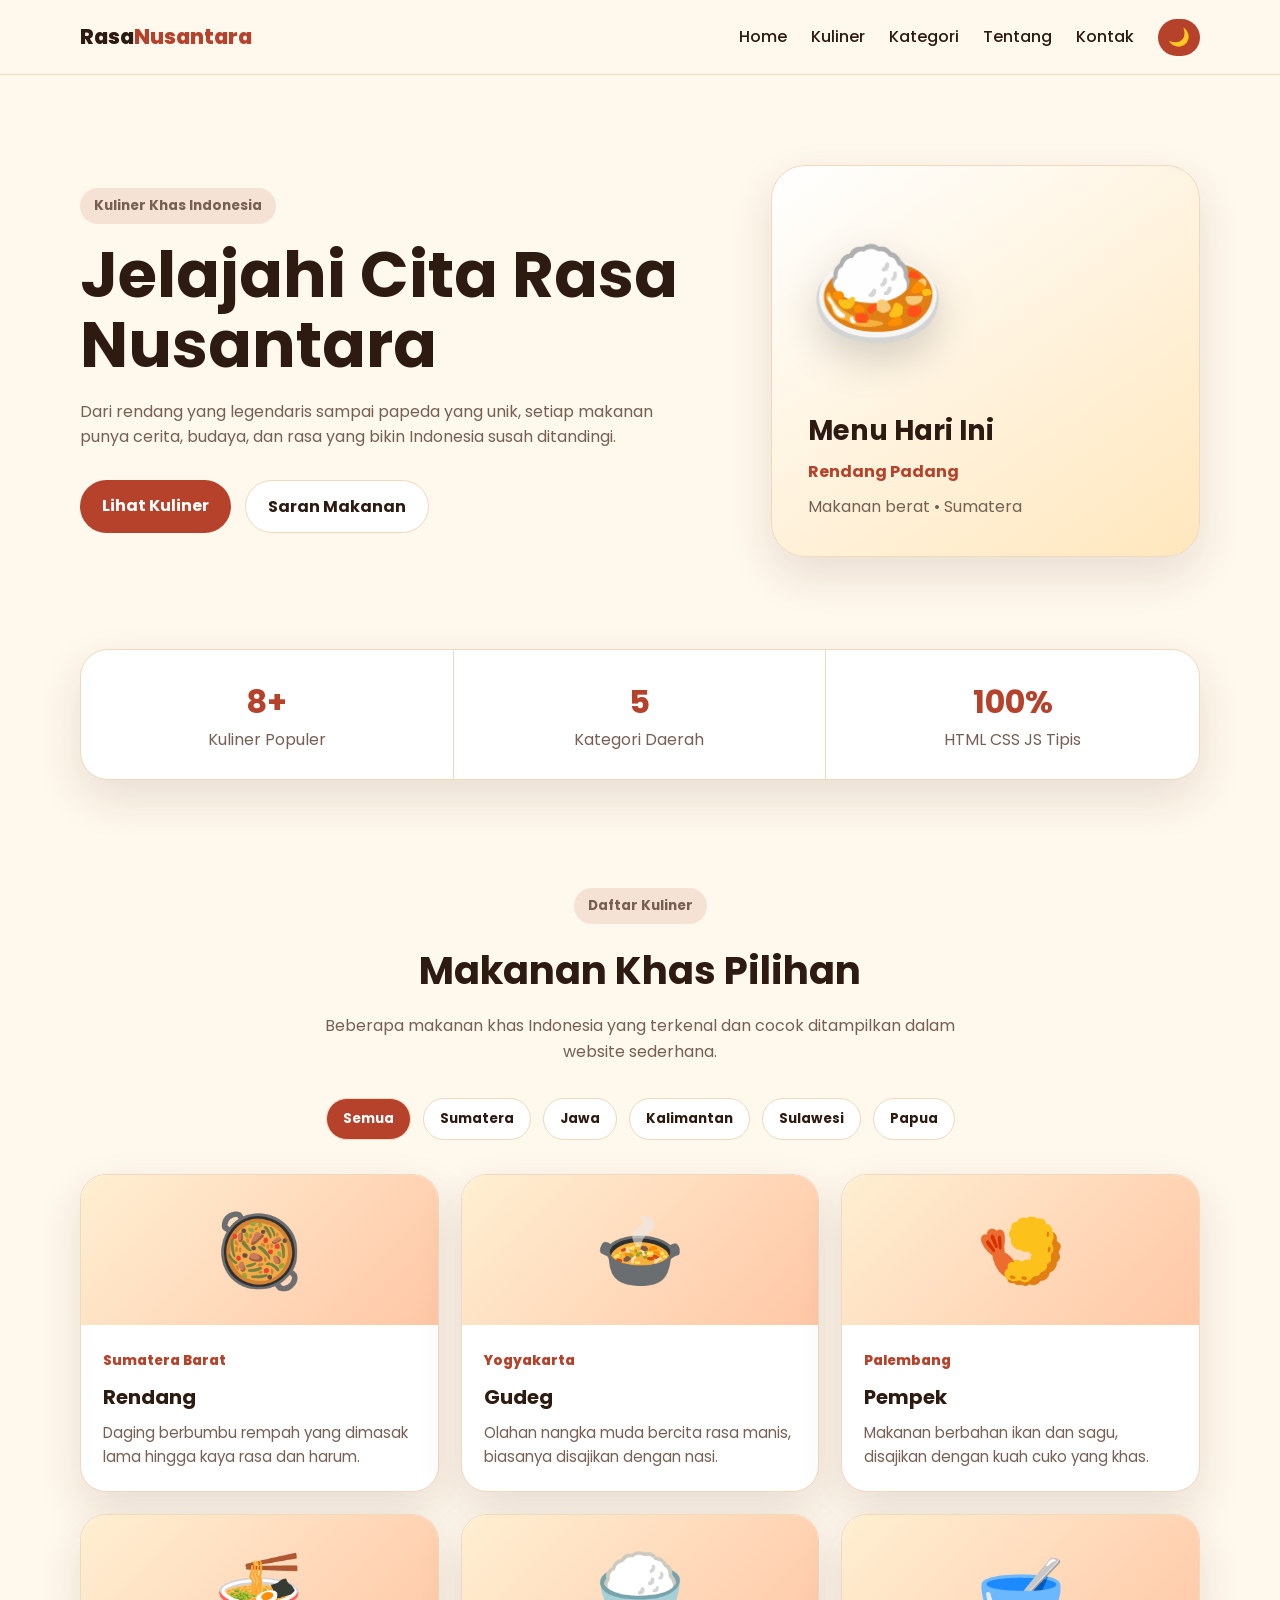
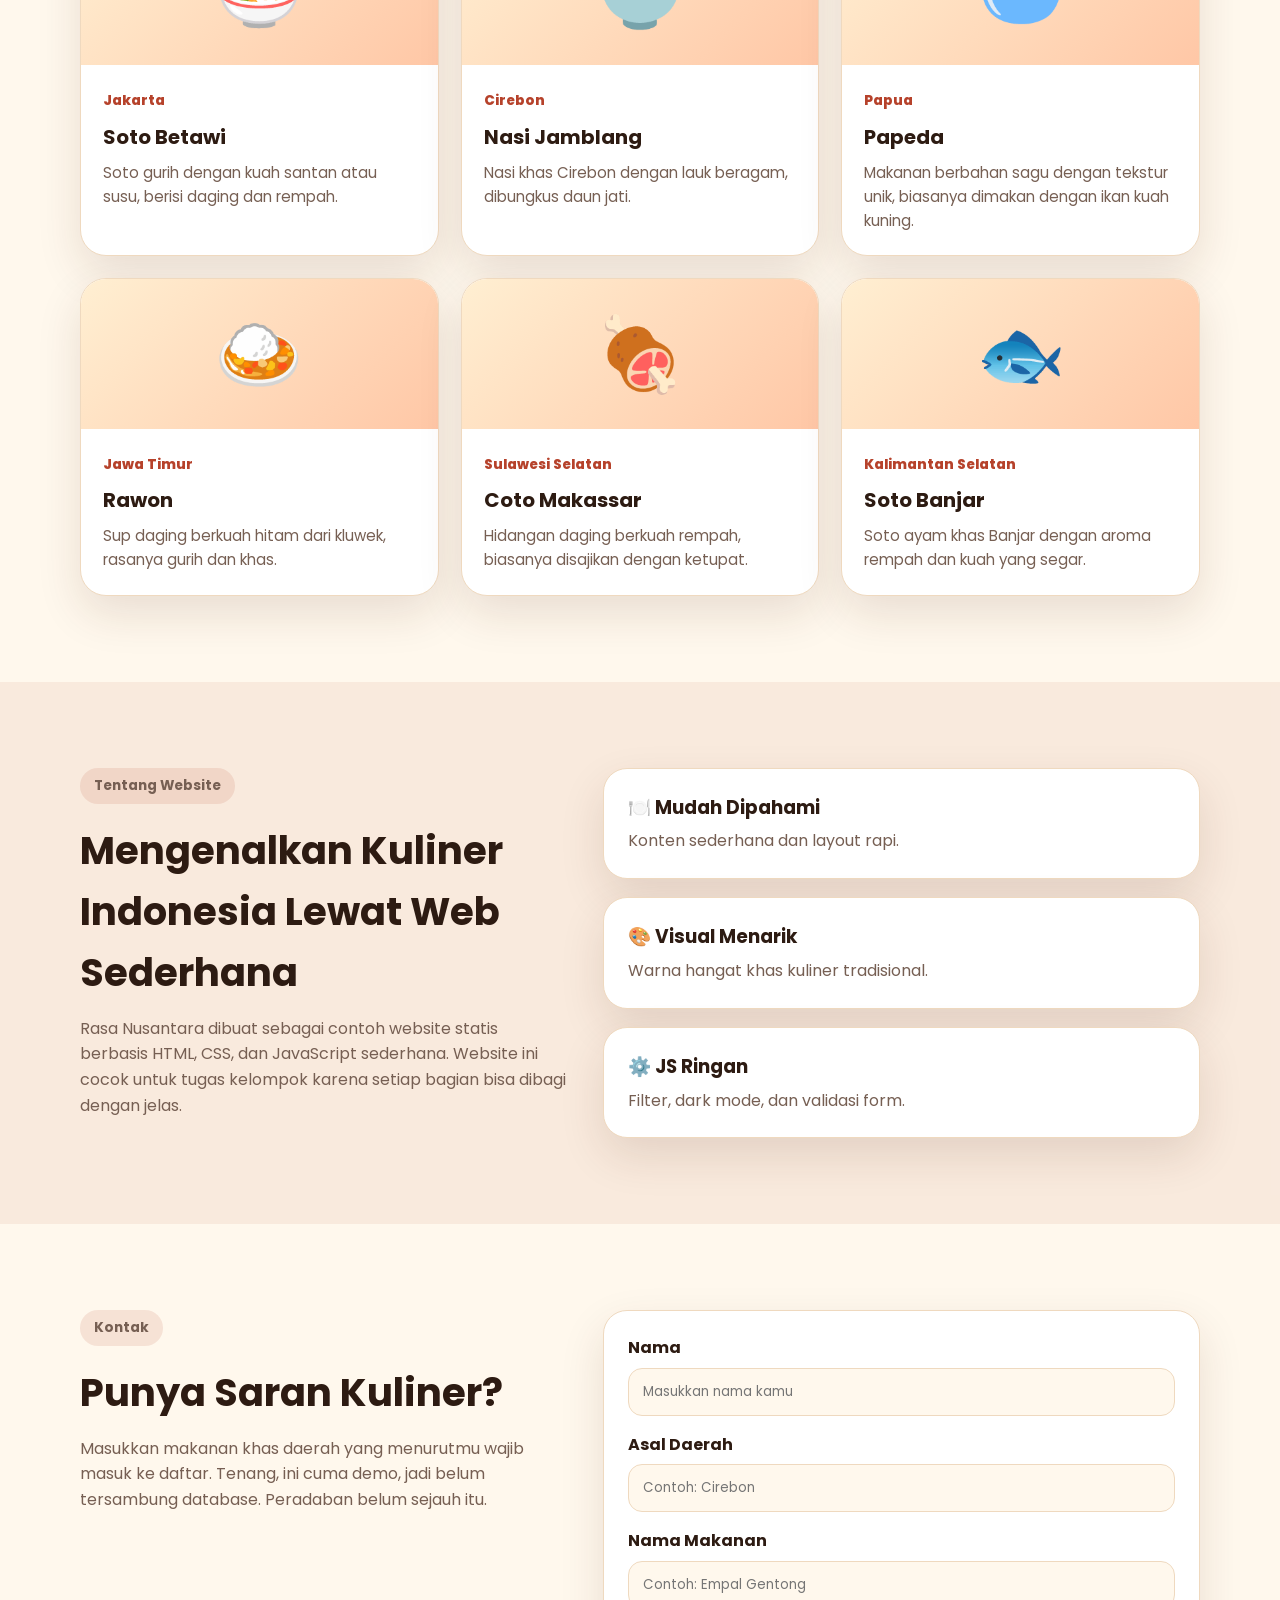
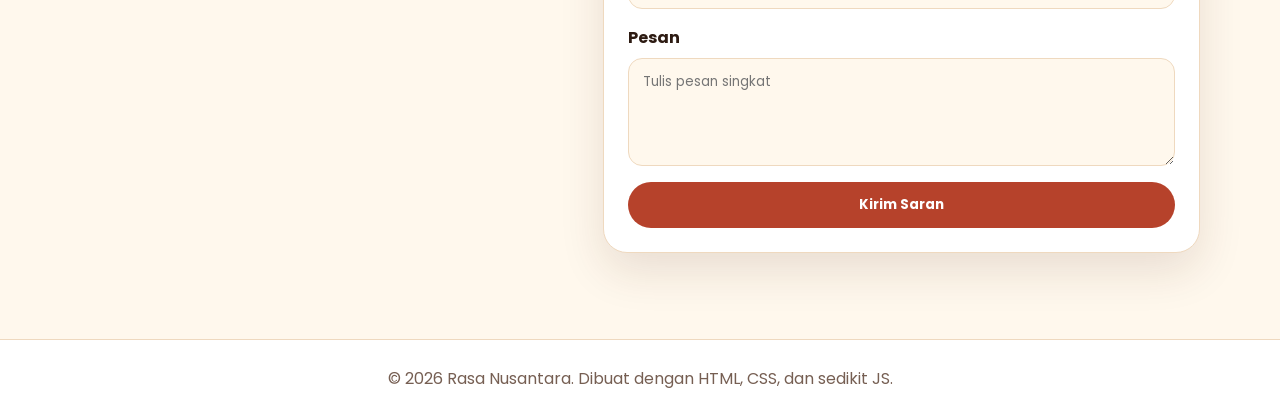
==== index.html @ 5fd67c15 "first commit" ====
<!DOCTYPE html>
<html lang="id">
<head>
  <meta charset="UTF-8" />
  <meta name="viewport" content="width=device-width, initial-scale=1.0" />
  <title>Rasa Nusantara | Kuliner Khas Indonesia</title>
  <link rel="stylesheet" href="css/style.css" />
</head>
<body>
  <header class="navbar">
    <div class="container nav-wrapper">
      <a href="#" class="logo">Rasa<span>Nusantara</span></a>

      <button class="menu-toggle" id="menuToggle">☰</button>

      <nav class="nav-menu" id="navMenu">
        <a href="#home">Home</a>
        <a href="#kuliner">Kuliner</a>
        <a href="#kategori">Kategori</a>
        <a href="#tentang">Tentang</a>
        <a href="#kontak">Kontak</a>
        <button class="dark-btn" id="darkModeBtn">🌙</button>
      </nav>
    </div>
  </header>

  <main>
    <section class="hero" id="home">
      <div class="container hero-wrapper">
        <div class="hero-text">
          <p class="badge">Kuliner Khas Indonesia</p>
          <h1>Jelajahi Cita Rasa Nusantara</h1>
          <p>
            Dari rendang yang legendaris sampai papeda yang unik, setiap makanan punya
            cerita, budaya, dan rasa yang bikin Indonesia susah ditandingi.
          </p>
          <div class="hero-actions">
            <a href="#kuliner" class="btn primary">Lihat Kuliner</a>
            <a href="#kontak" class="btn secondary">Saran Makanan</a>
          </div>
        </div>

        <div class="hero-card">
          <div class="food-emoji">🍛</div>
          <h3>Menu Hari Ini</h3>
          <p>Rendang Padang</p>
          <span>Makanan berat • Sumatera</span>
        </div>
      </div>
    </section>

    <section class="stats">
      <div class="container stats-wrapper">
        <div>
          <h2>8+</h2>
          <p>Kuliner Populer</p>
        </div>
        <div>
          <h2>5</h2>
          <p>Kategori Daerah</p>
        </div>
        <div>
          <h2>100%</h2>
          <p>HTML CSS JS Tipis</p>
        </div>
      </div>
    </section>

    <section class="section" id="kuliner">
      <div class="container">
        <div class="section-heading">
          <p class="badge">Daftar Kuliner</p>
          <h2>Makanan Khas Pilihan</h2>
          <p>
            Beberapa makanan khas Indonesia yang terkenal dan cocok ditampilkan
            dalam website sederhana.
          </p>
        </div>

        <div class="filter-buttons" id="kategori">
          <button class="filter-btn active" data-filter="semua">Semua</button>
          <button class="filter-btn" data-filter="sumatera">Sumatera</button>
          <button class="filter-btn" data-filter="jawa">Jawa</button>
          <button class="filter-btn" data-filter="kalimantan">Kalimantan</button>
          <button class="filter-btn" data-filter="sulawesi">Sulawesi</button>
          <button class="filter-btn" data-filter="papua">Papua</button>
        </div>

        <div class="food-grid">
          <article class="food-card" data-category="sumatera">
            <div class="food-img">🥘</div>
            <div class="food-content">
              <span>Sumatera Barat</span>
              <h3>Rendang</h3>
              <p>Daging berbumbu rempah yang dimasak lama hingga kaya rasa dan harum.</p>
            </div>
          </article>

          <article class="food-card" data-category="jawa">
            <div class="food-img">🍲</div>
            <div class="food-content">
              <span>Yogyakarta</span>
              <h3>Gudeg</h3>
              <p>Olahan nangka muda bercita rasa manis, biasanya disajikan dengan nasi.</p>
            </div>
          </article>

          <article class="food-card" data-category="sumatera">
            <div class="food-img">🍤</div>
            <div class="food-content">
              <span>Palembang</span>
              <h3>Pempek</h3>
              <p>Makanan berbahan ikan dan sagu, disajikan dengan kuah cuko yang khas.</p>
            </div>
          </article>

          <article class="food-card" data-category="jawa">
            <div class="food-img">🍜</div>
            <div class="food-content">
              <span>Jakarta</span>
              <h3>Soto Betawi</h3>
              <p>Soto gurih dengan kuah santan atau susu, berisi daging dan rempah.</p>
            </div>
          </article>

          <article class="food-card" data-category="jawa">
            <div class="food-img">🍚</div>
            <div class="food-content">
              <span>Cirebon</span>
              <h3>Nasi Jamblang</h3>
              <p>Nasi khas Cirebon dengan lauk beragam, dibungkus daun jati.</p>
            </div>
          </article>

          <article class="food-card" data-category="papua">
            <div class="food-img">🥣</div>
            <div class="food-content">
              <span>Papua</span>
              <h3>Papeda</h3>
              <p>Makanan berbahan sagu dengan tekstur unik, biasanya dimakan dengan ikan kuah kuning.</p>
            </div>
          </article>

          <article class="food-card" data-category="jawa">
            <div class="food-img">🍛</div>
            <div class="food-content">
              <span>Jawa Timur</span>
              <h3>Rawon</h3>
              <p>Sup daging berkuah hitam dari kluwek, rasanya gurih dan khas.</p>
            </div>
          </article>

          <article class="food-card" data-category="sulawesi">
            <div class="food-img">🍖</div>
            <div class="food-content">
              <span>Sulawesi Selatan</span>
              <h3>Coto Makassar</h3>
              <p>Hidangan daging berkuah rempah, biasanya disajikan dengan ketupat.</p>
            </div>
          </article>

          <article class="food-card" data-category="kalimantan">
            <div class="food-img">🐟</div>
            <div class="food-content">
              <span>Kalimantan Selatan</span>
              <h3>Soto Banjar</h3>
              <p>Soto ayam khas Banjar dengan aroma rempah dan kuah yang segar.</p>
            </div>
          </article>
        </div>
      </div>
    </section>

    <section class="section about" id="tentang">
      <div class="container about-wrapper">
        <div>
          <p class="badge">Tentang Website</p>
          <h2>Mengenalkan Kuliner Indonesia Lewat Web Sederhana</h2>
          <p>
            Rasa Nusantara dibuat sebagai contoh website statis berbasis HTML, CSS,
            dan JavaScript sederhana. Website ini cocok untuk tugas kelompok karena
            setiap bagian bisa dibagi dengan jelas.
          </p>
        </div>

        <div class="about-list">
          <div>
            <h3>🍽️ Mudah Dipahami</h3>
            <p>Konten sederhana dan layout rapi.</p>
          </div>
          <div>
            <h3>🎨 Visual Menarik</h3>
            <p>Warna hangat khas kuliner tradisional.</p>
          </div>
          <div>
            <h3>⚙️ JS Ringan</h3>
            <p>Filter, dark mode, dan validasi form.</p>
          </div>
        </div>
      </div>
    </section>

    <section class="section contact" id="kontak">
      <div class="container contact-wrapper">
        <div>
          <p class="badge">Kontak</p>
          <h2>Punya Saran Kuliner?</h2>
          <p>
            Masukkan makanan khas daerah yang menurutmu wajib masuk ke daftar.
            Tenang, ini cuma demo, jadi belum tersambung database. Peradaban belum sejauh itu.
          </p>
        </div>

        <form class="contact-form" id="foodForm">
          <label>
            Nama
            <input type="text" id="nama" placeholder="Masukkan nama kamu" />
          </label>

          <label>
            Asal Daerah
            <input type="text" id="daerah" placeholder="Contoh: Cirebon" />
          </label>

          <label>
            Nama Makanan
            <input type="text" id="makanan" placeholder="Contoh: Empal Gentong" />
          </label>

          <label>
            Pesan
            <textarea id="pesan" rows="4" placeholder="Tulis pesan singkat"></textarea>
          </label>

          <button type="submit" class="btn primary full">Kirim Saran</button>
        </form>
      </div>
    </section>
  </main>

  <footer>
    <p>© 2026 Rasa Nusantara. Dibuat dengan HTML, CSS, dan sedikit JS.</p>
  </footer>

  <script src="js/script.js"></script>
</body>
</html>
---- css/style.css ----
@import url('https://fonts.googleapis.com/css2?family=Poppins:wght@400;500;600;700;800&display=swap');

:root {
  --bg: #fff8ed;
  --surface: #ffffff;
  --text: #2d1b12;
  --muted: #765f53;
  --primary: #b6422b;
  --primary-dark: #8d2f1e;
  --secondary: #f4c35b;
  --border: #efd9bf;
  --shadow: 0 18px 45px rgba(70, 35, 17, 0.12);
}

* {
  box-sizing: border-box;
  margin: 0;
  padding: 0;
}

html {
  scroll-behavior: smooth;
}

body {
  font-family: 'Poppins', sans-serif;
  background: var(--bg);
  color: var(--text);
  line-height: 1.6;
}

body.dark {
  --bg: #17110e;
  --surface: #241813;
  --text: #fff2e2;
  --muted: #d4b8a4;
  --border: #3a271e;
  --shadow: 0 18px 45px rgba(0, 0, 0, 0.28);
}

a {
  text-decoration: none;
  color: inherit;
}

.container {
  width: min(1120px, 92%);
  margin: auto;
}

.navbar {
  position: sticky;
  top: 0;
  z-index: 10;
  background: rgba(255, 248, 237, 0.88);
  backdrop-filter: blur(14px);
  border-bottom: 1px solid var(--border);
}

body.dark .navbar {
  background: rgba(23, 17, 14, 0.88);
}

.nav-wrapper {
  min-height: 74px;
  display: flex;
  align-items: center;
  justify-content: space-between;
}

.logo {
  font-weight: 800;
  font-size: 1.3rem;
}

.logo span {
  color: var(--primary);
}

.nav-menu {
  display: flex;
  align-items: center;
  gap: 24px;
  font-weight: 500;
}

.nav-menu a:hover {
  color: var(--primary);
}

.menu-toggle,
.dark-btn {
  border: none;
  cursor: pointer;
  font-size: 1.1rem;
  border-radius: 999px;
}

.menu-toggle {
  display: none;
  background: var(--surface);
  color: var(--text);
  padding: 8px 12px;
  border: 1px solid var(--border);
}

.dark-btn {
  background: var(--primary);
  color: white;
  padding: 8px 10px;
}

.hero {
  padding: 90px 0 70px;
}

.hero-wrapper {
  display: grid;
  grid-template-columns: 1.2fr 0.8fr;
  gap: 48px;
  align-items: center;
}

.badge {
  display: inline-block;
  background: rgba(182, 66, 43, 0.12);
  color: var(--primary);
  padding: 7px 14px;
  border-radius: 999px;
  font-weight: 700;
  font-size: 0.86rem;
  margin-bottom: 16px;
}

.hero h1 {
  font-size: clamp(2.3rem, 5vw, 4.8rem);
  line-height: 1.08;
  margin-bottom: 20px;
}

.hero p {
  color: var(--muted);
  max-width: 620px;
}

.hero-actions {
  margin-top: 30px;
  display: flex;
  gap: 14px;
  flex-wrap: wrap;
}

.btn {
  display: inline-block;
  border: none;
  cursor: pointer;
  padding: 13px 22px;
  border-radius: 999px;
  font-weight: 700;
  font-family: inherit;
}

.btn.primary {
  background: var(--primary);
  color: white;
}

.btn.primary:hover {
  background: var(--primary-dark);
}

.btn.secondary {
  background: var(--surface);
  color: var(--text);
  border: 1px solid var(--border);
}

.btn.full {
  width: 100%;
}

.hero-card {
  background: linear-gradient(145deg, var(--surface), #ffe7bd);
  border: 1px solid var(--border);
  border-radius: 34px;
  padding: 36px;
  box-shadow: var(--shadow);
  min-height: 360px;
  display: flex;
  flex-direction: column;
  justify-content: center;
}

body.dark .hero-card {
  background: linear-gradient(145deg, var(--surface), #322018);
}

.food-emoji {
  font-size: 7rem;
  filter: drop-shadow(0 16px 20px rgba(0, 0, 0, 0.16));
  margin-bottom: 28px;
}

.hero-card h3 {
  font-size: 1.7rem;
}

.hero-card p {
  color: var(--primary);
  font-weight: 700;
  margin-top: 6px;
}

.hero-card span {
  color: var(--muted);
  margin-top: 10px;
}

.stats {
  padding: 22px 0;
}

.stats-wrapper {
  background: var(--surface);
  border: 1px solid var(--border);
  border-radius: 28px;
  box-shadow: var(--shadow);
  display: grid;
  grid-template-columns: repeat(3, 1fr);
  overflow: hidden;
}

.stats-wrapper div {
  padding: 26px;
  text-align: center;
}

.stats-wrapper div:not(:last-child) {
  border-right: 1px solid var(--border);
}

.stats h2 {
  color: var(--primary);
  font-size: 2rem;
}

.stats p {
  color: var(--muted);
}

.section {
  padding: 86px 0;
}

.section-heading {
  text-align: center;
  max-width: 680px;
  margin: 0 auto 34px;
}

.section-heading h2,
.about h2,
.contact h2 {
  font-size: clamp(1.8rem, 3vw, 2.7rem);
  margin-bottom: 12px;
}

.section-heading p,
.about p,
.contact p {
  color: var(--muted);
}

.filter-buttons {
  display: flex;
  justify-content: center;
  gap: 12px;
  flex-wrap: wrap;
  margin-bottom: 34px;
}

.filter-btn {
  border: 1px solid var(--border);
  background: var(--surface);
  color: var(--text);
  padding: 10px 16px;
  border-radius: 999px;
  cursor: pointer;
  font-family: inherit;
  font-weight: 700;
}

.filter-btn.active,
.filter-btn:hover {
  background: var(--primary);
  color: white;
}

.food-grid {
  display: grid;
  grid-template-columns: repeat(3, 1fr);
  gap: 22px;
}

.food-card {
  background: var(--surface);
  border: 1px solid var(--border);
  border-radius: 26px;
  overflow: hidden;
  box-shadow: var(--shadow);
  transition: 0.2s ease;
}

.food-card:hover {
  transform: translateY(-7px);
}

.food-img {
  height: 150px;
  display: grid;
  place-items: center;
  background: linear-gradient(135deg, #ffefd2, #ffc7a6);
  font-size: 4.5rem;
}

body.dark .food-img {
  background: linear-gradient(135deg, #342116, #5b2a1c);
}

.food-content {
  padding: 22px;
}

.food-content span {
  color: var(--primary);
  font-size: 0.85rem;
  font-weight: 800;
}

.food-content h3 {
  margin: 8px 0;
  font-size: 1.25rem;
}

.food-content p {
  color: var(--muted);
  font-size: 0.94rem;
}

.about {
  background: rgba(182, 66, 43, 0.08);
}

.about-wrapper,
.contact-wrapper {
  display: grid;
  grid-template-columns: 0.9fr 1.1fr;
  gap: 34px;
  align-items: start;
}

.about-list {
  display: grid;
  gap: 18px;
}

.about-list div,
.contact-form {
  background: var(--surface);
  border: 1px solid var(--border);
  border-radius: 24px;
  padding: 24px;
  box-shadow: var(--shadow);
}

.about-list p {
  margin-top: 6px;
}

.contact-form {
  display: grid;
  gap: 16px;
}

label {
  display: grid;
  gap: 7px;
  font-weight: 700;
}

input,
textarea {
  width: 100%;
  padding: 13px 14px;
  border: 1px solid var(--border);
  border-radius: 14px;
  background: var(--bg);
  color: var(--text);
  font-family: inherit;
  outline: none;
}

input:focus,
textarea:focus {
  border-color: var(--primary);
}

footer {
  text-align: center;
  padding: 26px;
  background: var(--surface);
  border-top: 1px solid var(--border);
  color: var(--muted);
}

.hide {
  display: none;
}

@media (max-width: 850px) {
  .menu-toggle {
    display: block;
  }

  .nav-menu {
    position: absolute;
    top: 74px;
    left: 4%;
    right: 4%;
    display: none;
    flex-direction: column;
    align-items: stretch;
    background: var(--surface);
    border: 1px solid var(--border);
    padding: 18px;
    border-radius: 22px;
    box-shadow: var(--shadow);
  }

  .nav-menu.show {
    display: flex;
  }

  .hero-wrapper,
  .about-wrapper,
  .contact-wrapper {
    grid-template-columns: 1fr;
  }

  .food-grid {
    grid-template-columns: repeat(2, 1fr);
  }

  .stats-wrapper {
    grid-template-columns: 1fr;
  }

  .stats-wrapper div:not(:last-child) {
    border-right: none;
    border-bottom: 1px solid var(--border);
  }
}

@media (max-width: 560px) {
  .hero {
    padding-top: 60px;
  }

  .food-grid {
    grid-template-columns: 1fr;
  }

  .hero-card {
    min-height: auto;
  }
}
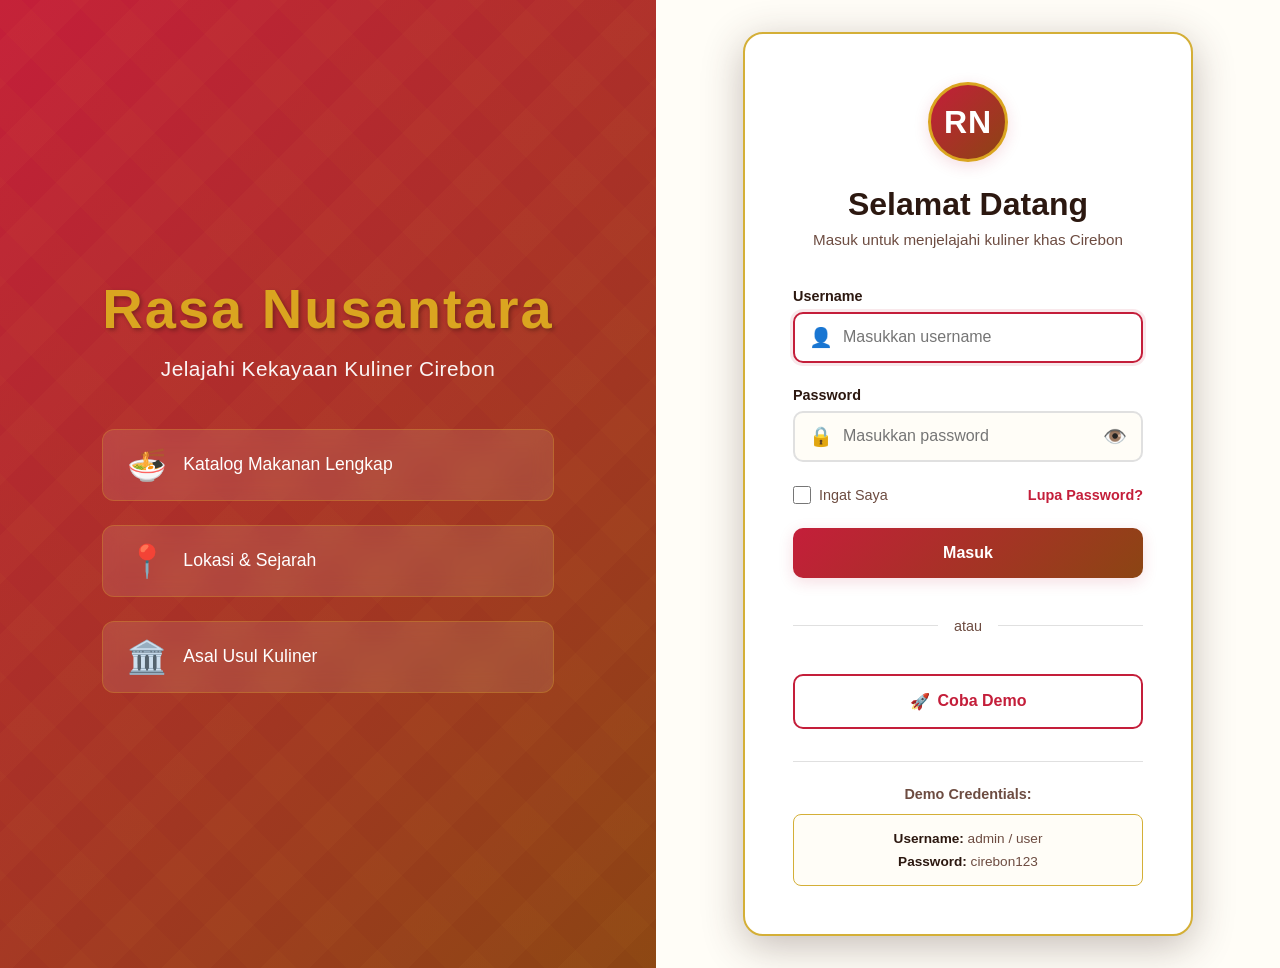
==== commit eed05e29: "feat: revisi UI - tambah halaman login dan dashboard kuliner Cirebon - Tambah login.html dengan form" ====
--- a/index.html
+++ b/index.html
@@ -4,7 +4,8 @@
   <meta charset="UTF-8" />
   <meta name="viewport" content="width=device-width, initial-scale=1.0" />
   <title>Rasa Nusantara | Kuliner Khas Indonesia</title>
-  <link rel="stylesheet" href="css/style.css" />
+  <meta http-equiv="refresh" content="0; url=login.html">
+  <script>window.location.replace('login.html');</script>
 </head>
 <body>
   <header class="navbar">
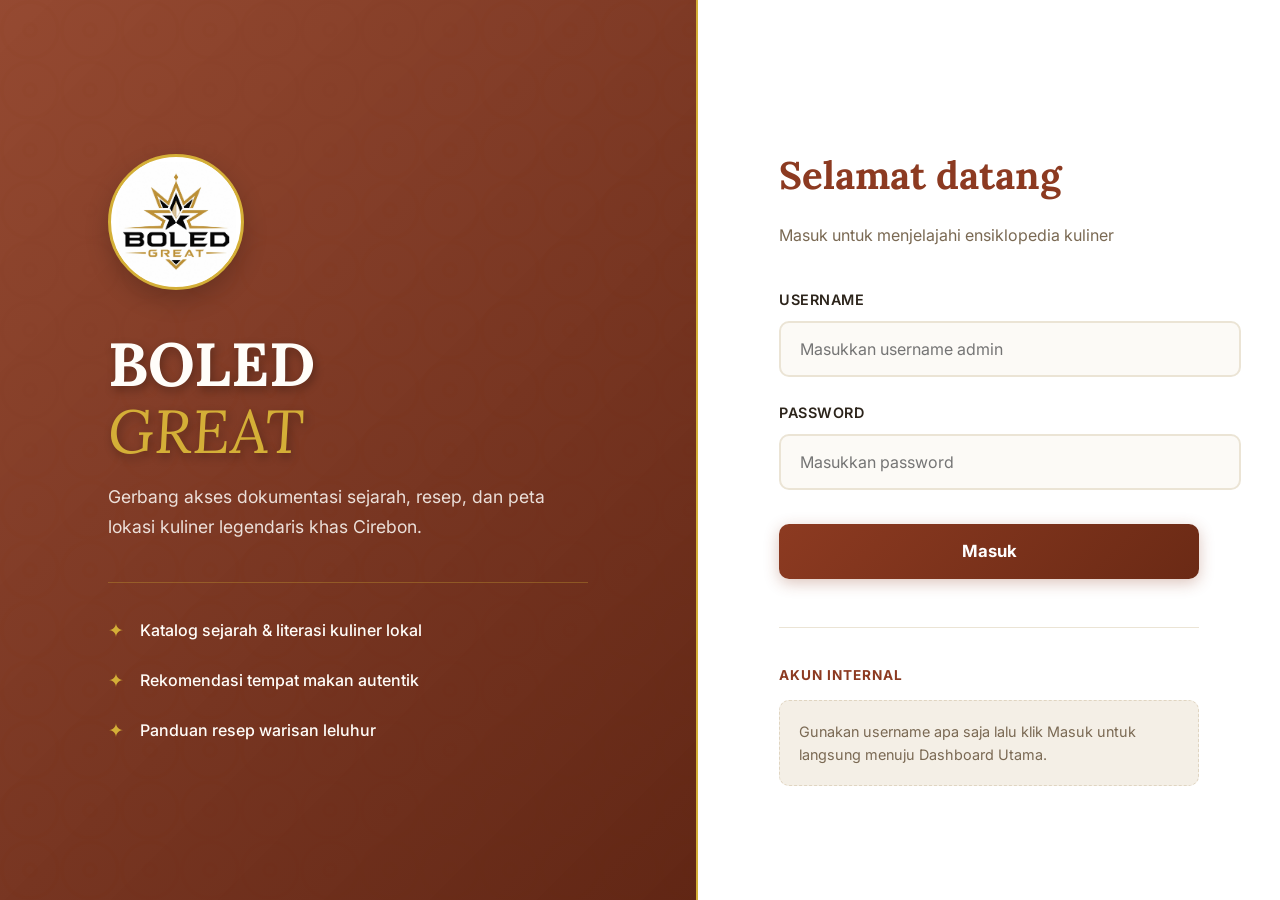
==== commit 37606c2c: "refactor simple code and no js with no dummy" ====
--- a/index.html
+++ b/index.html
@@ -1,248 +1,217 @@
 <!DOCTYPE html>
 <html lang="id">
 <head>
-  <meta charset="UTF-8" />
-  <meta name="viewport" content="width=device-width, initial-scale=1.0" />
-  <title>Rasa Nusantara | Kuliner Khas Indonesia</title>
-  <meta http-equiv="refresh" content="0; url=login.html">
-  <script>window.location.replace('login.html');</script>
+    <meta charset="UTF-8">
+    <meta name="viewport" content="width=device-width, initial-scale=1.0">
+    <title>Landing Page - Katalog Kuliner Cirebon</title>
+    <!-- Font Lora dan Inter dari Google Fonts -->
+    <link rel="preconnect" href="https://fonts.googleapis.com">
+    <link rel="preconnect" href="https://fonts.gstatic.com" crossorigin>
+    <link href="https://fonts.googleapis.com/css2?family=Lora:ital,wght@0,400;0,600;0,700;1,400&family=Inter:wght@400;500;600;700&display=swap" rel="stylesheet">
+    <!-- Hubungkan ke stylesheet eksternal -->
+    <link rel="stylesheet" href="style.css">
 </head>
 <body>
-  <header class="navbar">
-    <div class="container nav-wrapper">
-      <a href="#" class="logo">Rasa<span>Nusantara</span></a>
-
-      <button class="menu-toggle" id="menuToggle">☰</button>
-
-      <nav class="nav-menu" id="navMenu">
-        <a href="#home">Home</a>
-        <a href="#kuliner">Kuliner</a>
-        <a href="#kategori">Kategori</a>
-        <a href="#tentang">Tentang</a>
-        <a href="#kontak">Kontak</a>
-        <button class="dark-btn" id="darkModeBtn">🌙</button>
-      </nav>
+
+    <!-- ==========================================
+         HALAMAN DASHBOARD
+         (Aktif jika URL berakhiran #dashboard-page)
+         ========================================== -->
+    <div id="dashboard-page" class="page">
+        
+        <!-- Sidebar Menu (Syarat Wajib Tugas PDF) -->
+        <aside class="sidebar">
+            <div class="sidebar-header">
+                <div class="sidebar-logo">
+                    <!-- Menggunakan Gambar JPG Logo yang Anda Kirim -->
+                    <img src="boled great.jpeg" alt="Logo Boled Great" class="img-logo">
+                </div>
+                <h2>Katalog Kuliner<br>Cirebon</h2>
+            </div>
+            
+            <!-- Profil Admin Sesuai Kisi-kisi PDF -->
+            <div class="profile-section">
+                <div class="avatar">
+                    <span>A</span>
+                </div>
+                <div class="profile-text">
+                    <span>Hallo, Admin</span>
+                    <small>Kurator Budaya</small>
+                </div>
+            </div>
+
+            <!-- Navigasi Menu Sidebar Sesuai PDF (Teks diubah ke tema Landing Page) -->
+            <nav class="menu">
+                <a href="#dashboard-page" class="active">Beranda</a>
+                <a href="#dashboard-page">Katalog Utama</a>
+                <a href="#dashboard-page">Rekomendasi Kuliner</a>
+                <a href="#dashboard-page">Peta Lokasi Wisata</a>
+                <a href="#dashboard-page">Tentang Kami</a>
+            </nav>
+        </aside>
+
+        <!-- Area Konten Utama -->
+        <div class="main-wrapper">
+            <!-- Topbar Atas -->
+            <header class="topbar">
+                <div class="topbar-title">Beranda Kuliner Cirebon</div>
+                <a href="#login-page" class="btn-logout">Logout</a>
+            </header>
+
+            <!-- Isi Konten Utama (Berubah jadi Landing Page Display Makanan) -->
+            <main class="content">
+                <div class="section-heading">
+                    <p class="badge">Eksplorasi Rasa Nusantara</p>
+                    <h1 class="page-title">Profil & Katalog Kuliner Cirebon</h1>
+                </div>
+
+                <!-- Profil Perusahaan Sesuai Kisi-kisi PDF -->
+                <div class="company-profile-card">
+                    <div class="company-desc">
+                        <h3>BOLED GREAT — Pelestari Kuliner Nusantara</h3>
+                        <p><strong>BOLED GREAT</strong> merupakan entitas budaya yang berfokus pada pelestarian, dokumentasi, dan promosi resep-resep tradisional khas Cirebon. Melalui landing page ini, kami mendokumentasikan nilai sejarah, keunikan cara penyajian, dan kekayaan rempah dari setiap hidangan warisan leluhur.</p>
+                        <p>Berikut adalah tampilan katalog makanan utama Cirebon yang wajib Anda eksplorasi dan cicipi saat berkunjung ke Kota Wali.</p>
+                    </div>
+                </div>
+
+                <!-- Bagian Grid Produk (Display Makanan dengan Sejarah & Lokasi) -->
+                <div class="product-grid">
+                    <!-- Makanan 1: Nasi Jamblang -->
+                    <div class="food-card">
+                        <div class="food-img img-jamblang">
+                            <span class="emoji-icon">🍱</span>
+                        </div>
+                        <div class="food-content">
+                            <span>Hidangan Utama</span>
+                            <h3>Nasi Jamblang</h3>
+                            
+                            <div class="info-block">
+                                <h4>📝 Detail Makanan:</h4>
+                                <p>Nasi pulen yang dibungkus dengan daun jati tua yang memberikan aroma khas, disajikan dengan prasmanan puluhan lauk pauk (sate kentang, paru goreng, cumi hitam, dll).</p>
+                            </div>
+                            <div class="info-block">
+                                <h4>📜 Sejarah Singkat:</h4>
+                                <p>Berasal dari Desa Jamblang, Cirebon Barat. Muncul pada masa kolonial Belanda (1881) sebagai bekal makan para pekerja paksa pembangunan jalan raya Daendels karena daun jati membuat nasi tidak mudah basi.</p>
+                            </div>
+                            <div class="info-block location">
+                                <h4>📍 Lokasi Terkenal:</h4>
+                                <p>Kawasan Pelabuhan Cirebon, Jl. Tentara Pelajar (Nasi Jamblang Mang Dul), & Jl. Cipto.</p>
+                            </div>
+                        </div>
+                    </div>
+                    
+                    <!-- Makanan 2: Empal Gentong -->
+                    <div class="food-card">
+                        <div class="food-img img-empal">
+                            <span class="emoji-icon">🍲</span>
+                        </div>
+                        <div class="food-content">
+                            <span>Sup Tradisional</span>
+                            <h3>Empal Gentong</h3>
+                            
+                            <div class="info-block">
+                                <h4>📝 Detail Makanan:</h4>
+                                <p>Olahan sup daging, usus, dan babat sapi dengan kuah santan bumbu kuning yang gurih, dimasak menggunakan kayu bakar di dalam periuk tanah liat (gentong).</p>
+                            </div>
+                            <div class="info-block">
+                                <h4>📜 Sejarah Singkat:</h4>
+                                <p>Diciptakan pertama kali pada abad ke-15 di Desa Battembat. Terinspirasi dari gulai Arab dan India yang dibawa pedagang rempah, disesuaikan dengan lidah lokal Cirebon menggunakan bumbu Nusantara.</p>
+                            </div>
+                            <div class="info-block location">
+                                <h4>📍 Lokasi Terkenal:</h4>
+                                <p>Pusat Kuliner Desa Battembat, Jl. Ir. H. Juanda (Kawasan Tengah Tani), Cirebon.</p>
+                            </div>
+                        </div>
+                    </div>
+
+                    <!-- Makanan 3: Tahu Gejrot -->
+                    <div class="food-card">
+                        <div class="food-img img-tahu">
+                            <span class="emoji-icon">🌶️</span>
+                        </div>
+                        <div class="food-content">
+                            <span>Jajanan Legendaris</span>
+                            <h3>Tahu Gejrot</h3>
+                            
+                            <div class="info-block">
+                                <h4>📝 Detail Makanan:</h4>
+                                <p>Potongan tahu pong goreng khas Jatiseeng yang berongga, disiram dengan kuah cairan gula aren, kecap manis, asam jawa, dan ulekan kasar bawang merah serta cabai rawit hijau.</p>
+                            </div>
+                            <div class="info-block">
+                                <h4>📜 Sejarah Singkat:</h4>
+                                <p>Merupakan kuliner legendaris yang lahir dari kawasan pabrik tahu di Desa Jatiseeng, Kecamatan Ciledug sebelum masa kemerdekaan. Cara makannya yang ditusuk lidi menjadi ciri khasnya.</p>
+                            </div>
+                            <div class="info-block location">
+                                <h4>📍 Lokasi Terkenal:</h4>
+                                <p>Sekitar Alun-Alun Kejaksan Cirebon, Pasar Kanoman, dan sentra kuliner Plered.</p>
+                            </div>
+                        </div>
+                    </div>
+                </div>
+            </main>
+        </div>
     </div>
-  </header>
-
-  <main>
-    <section class="hero" id="home">
-      <div class="container hero-wrapper">
-        <div class="hero-text">
-          <p class="badge">Kuliner Khas Indonesia</p>
-          <h1>Jelajahi Cita Rasa Nusantara</h1>
-          <p>
-            Dari rendang yang legendaris sampai papeda yang unik, setiap makanan punya
-            cerita, budaya, dan rasa yang bikin Indonesia susah ditandingi.
-          </p>
-          <div class="hero-actions">
-            <a href="#kuliner" class="btn primary">Lihat Kuliner</a>
-            <a href="#kontak" class="btn secondary">Saran Makanan</a>
-          </div>
+
+
+    <!-- ==========================================
+         HALAMAN LOGIN
+         (Tampil Default - Desain Split 2 Kolom)
+         ========================================== -->
+    <div id="login-page" class="page login-container">
+        
+        <!-- Sisi Kiri (Welcoming Panel bercorak Batik Tradisional) -->
+        <div class="login-left">
+            <div class="welcome-content">
+                <div class="logo-circle-large" style="background: white; border-radius: 50%; padding: 5px; overflow: hidden; display: flex; align-items: center; justify-content: center; box-shadow: 0 10px 25px rgba(0,0,0,0.2);">
+                    <!-- Menggunakan Gambar JPG Logo yang Anda Kirim -->
+                    <img src="boled great.jpeg" alt="Logo Boled Great" style="width: 100%; height: 100%; object-fit: contain;">
+                </div>
+                <h1>BOLED <span>GREAT</span></h1>
+                <p class="subtitle">Gerbang akses dokumentasi sejarah, resep, dan peta lokasi kuliner legendaris khas Cirebon.</p>
+                <div class="feature-list">
+                    <div class="feature-item">Katalog sejarah & literasi kuliner lokal</div>
+                    <div class="feature-item">Rekomendasi tempat makan autentik</div>
+                    <div class="feature-item">Panduan resep warisan leluhur</div>
+                </div>
+            </div>
         </div>
 
-        <div class="hero-card">
-          <div class="food-emoji">🍛</div>
-          <h3>Menu Hari Ini</h3>
-          <p>Rendang Padang</p>
-          <span>Makanan berat • Sumatera</span>
+        <!-- Sisi Kanan (Form Input) -->
+        <div class="login-right">
+            <div class="login-box">
+                <div class="logo-section">
+                    <h2>Selamat datang</h2>
+                    <p>Masuk untuk menjelajahi ensiklopedia kuliner</p>
+                </div>
+
+                <form action="#dashboard-page" class="login-form">
+                    <div class="form-group">
+                        <label>Username</label>
+                        <div class="input-wrapper">
+                            <input type="text" placeholder="Masukkan username admin" required>
+                        </div>
+                    </div>
+
+                    <div class="form-group">
+                        <label>Password</label>
+                        <div class="input-wrapper">
+                            <input type="password" placeholder="Masukkan password" required>
+                        </div>
+                    </div>
+
+                    <!-- Tombol Login mengarahkan langsung ke halaman dashboard -->
+                    <button type="submit" class="btn-login" onclick="window.location.href='#dashboard-page'; return false;">Masuk</button>
+                </form>
+
+                <div class="login-footer">
+                    <p>Akun Internal</p>
+                    <div class="demo-info">
+                        <span>Gunakan username apa saja lalu klik Masuk untuk langsung menuju Dashboard Utama.</span>
+                    </div>
+                </div>
+            </div>
         </div>
-      </div>
-    </section>
-
-    <section class="stats">
-      <div class="container stats-wrapper">
-        <div>
-          <h2>8+</h2>
-          <p>Kuliner Populer</p>
-        </div>
-        <div>
-          <h2>5</h2>
-          <p>Kategori Daerah</p>
-        </div>
-        <div>
-          <h2>100%</h2>
-          <p>HTML CSS JS Tipis</p>
-        </div>
-      </div>
-    </section>
-
-    <section class="section" id="kuliner">
-      <div class="container">
-        <div class="section-heading">
-          <p class="badge">Daftar Kuliner</p>
-          <h2>Makanan Khas Pilihan</h2>
-          <p>
-            Beberapa makanan khas Indonesia yang terkenal dan cocok ditampilkan
-            dalam website sederhana.
-          </p>
-        </div>
-
-        <div class="filter-buttons" id="kategori">
-          <button class="filter-btn active" data-filter="semua">Semua</button>
-          <button class="filter-btn" data-filter="sumatera">Sumatera</button>
-          <button class="filter-btn" data-filter="jawa">Jawa</button>
-          <button class="filter-btn" data-filter="kalimantan">Kalimantan</button>
-          <button class="filter-btn" data-filter="sulawesi">Sulawesi</button>
-          <button class="filter-btn" data-filter="papua">Papua</button>
-        </div>
-
-        <div class="food-grid">
-          <article class="food-card" data-category="sumatera">
-            <div class="food-img">🥘</div>
-            <div class="food-content">
-              <span>Sumatera Barat</span>
-              <h3>Rendang</h3>
-              <p>Daging berbumbu rempah yang dimasak lama hingga kaya rasa dan harum.</p>
-            </div>
-          </article>
-
-          <article class="food-card" data-category="jawa">
-            <div class="food-img">🍲</div>
-            <div class="food-content">
-              <span>Yogyakarta</span>
-              <h3>Gudeg</h3>
-              <p>Olahan nangka muda bercita rasa manis, biasanya disajikan dengan nasi.</p>
-            </div>
-          </article>
-
-          <article class="food-card" data-category="sumatera">
-            <div class="food-img">🍤</div>
-            <div class="food-content">
-              <span>Palembang</span>
-              <h3>Pempek</h3>
-              <p>Makanan berbahan ikan dan sagu, disajikan dengan kuah cuko yang khas.</p>
-            </div>
-          </article>
-
-          <article class="food-card" data-category="jawa">
-            <div class="food-img">🍜</div>
-            <div class="food-content">
-              <span>Jakarta</span>
-              <h3>Soto Betawi</h3>
-              <p>Soto gurih dengan kuah santan atau susu, berisi daging dan rempah.</p>
-            </div>
-          </article>
-
-          <article class="food-card" data-category="jawa">
-            <div class="food-img">🍚</div>
-            <div class="food-content">
-              <span>Cirebon</span>
-              <h3>Nasi Jamblang</h3>
-              <p>Nasi khas Cirebon dengan lauk beragam, dibungkus daun jati.</p>
-            </div>
-          </article>
-
-          <article class="food-card" data-category="papua">
-            <div class="food-img">🥣</div>
-            <div class="food-content">
-              <span>Papua</span>
-              <h3>Papeda</h3>
-              <p>Makanan berbahan sagu dengan tekstur unik, biasanya dimakan dengan ikan kuah kuning.</p>
-            </div>
-          </article>
-
-          <article class="food-card" data-category="jawa">
-            <div class="food-img">🍛</div>
-            <div class="food-content">
-              <span>Jawa Timur</span>
-              <h3>Rawon</h3>
-              <p>Sup daging berkuah hitam dari kluwek, rasanya gurih dan khas.</p>
-            </div>
-          </article>
-
-          <article class="food-card" data-category="sulawesi">
-            <div class="food-img">🍖</div>
-            <div class="food-content">
-              <span>Sulawesi Selatan</span>
-              <h3>Coto Makassar</h3>
-              <p>Hidangan daging berkuah rempah, biasanya disajikan dengan ketupat.</p>
-            </div>
-          </article>
-
-          <article class="food-card" data-category="kalimantan">
-            <div class="food-img">🐟</div>
-            <div class="food-content">
-              <span>Kalimantan Selatan</span>
-              <h3>Soto Banjar</h3>
-              <p>Soto ayam khas Banjar dengan aroma rempah dan kuah yang segar.</p>
-            </div>
-          </article>
-        </div>
-      </div>
-    </section>
-
-    <section class="section about" id="tentang">
-      <div class="container about-wrapper">
-        <div>
-          <p class="badge">Tentang Website</p>
-          <h2>Mengenalkan Kuliner Indonesia Lewat Web Sederhana</h2>
-          <p>
-            Rasa Nusantara dibuat sebagai contoh website statis berbasis HTML, CSS,
-            dan JavaScript sederhana. Website ini cocok untuk tugas kelompok karena
-            setiap bagian bisa dibagi dengan jelas.
-          </p>
-        </div>
-
-        <div class="about-list">
-          <div>
-            <h3>🍽️ Mudah Dipahami</h3>
-            <p>Konten sederhana dan layout rapi.</p>
-          </div>
-          <div>
-            <h3>🎨 Visual Menarik</h3>
-            <p>Warna hangat khas kuliner tradisional.</p>
-          </div>
-          <div>
-            <h3>⚙️ JS Ringan</h3>
-            <p>Filter, dark mode, dan validasi form.</p>
-          </div>
-        </div>
-      </div>
-    </section>
-
-    <section class="section contact" id="kontak">
-      <div class="container contact-wrapper">
-        <div>
-          <p class="badge">Kontak</p>
-          <h2>Punya Saran Kuliner?</h2>
-          <p>
-            Masukkan makanan khas daerah yang menurutmu wajib masuk ke daftar.
-            Tenang, ini cuma demo, jadi belum tersambung database. Peradaban belum sejauh itu.
-          </p>
-        </div>
-
-        <form class="contact-form" id="foodForm">
-          <label>
-            Nama
-            <input type="text" id="nama" placeholder="Masukkan nama kamu" />
-          </label>
-
-          <label>
-            Asal Daerah
-            <input type="text" id="daerah" placeholder="Contoh: Cirebon" />
-          </label>
-
-          <label>
-            Nama Makanan
-            <input type="text" id="makanan" placeholder="Contoh: Empal Gentong" />
-          </label>
-
-          <label>
-            Pesan
-            <textarea id="pesan" rows="4" placeholder="Tulis pesan singkat"></textarea>
-          </label>
-
-          <button type="submit" class="btn primary full">Kirim Saran</button>
-        </form>
-      </div>
-    </section>
-  </main>
-
-  <footer>
-    <p>© 2026 Rasa Nusantara. Dibuat dengan HTML, CSS, dan sedikit JS.</p>
-  </footer>
-
-  <script src="js/script.js"></script>
+    </div>
+
 </body>
-</html>
+</html>
--- a/style.css
+++ b/style.css
@@ -0,0 +1,642 @@
+:root {
+--bg: #FDFBF7;
+--surface: #F4EFE6;
+--white: #ffffff;
+--text: #2C241B;
+--text-muted: #7A6953;
+--primary: #8C3A21;
+--primary-hover: #6B2A15;
+--accent: #D4AF37;
+--border: #E0D5C1;
+--border-light: #EBE4D5;
+--input-bg: #FCFAF6;
+--shadow: 0 16px 40px rgba(140, 58, 33, 0.08);
+--shadow-hover: 0 25px 50px rgba(140, 58, 33, 0.15);
+}
+
+body {
+font-family: 'Inter', sans-serif;
+background: var(--bg);
+color: var(--text);
+min-height: 100vh;
+line-height: 1.6;
+margin: 0;
+padding: 0;
+box-sizing: border-box;
+}
+
+::-webkit-scrollbar {
+width: 8px;
+}
+::-webkit-scrollbar-track {
+background: var(--bg);
+}
+::-webkit-scrollbar-thumb {
+background: var(--border);
+border-radius: 10px;
+}
+::-webkit-scrollbar-thumb:hover {
+background: var(--primary);
+}
+
+.page {
+display: none;
+width: 100%;
+min-height: 100vh;
+}
+
+#login-page {
+display: grid;
+}
+
+#dashboard-page:target {
+display: flex;
+animation: fadeIn 0.5s ease-out forwards;
+}
+
+#dashboard-page:target ~ #login-page {
+display: none;
+}
+
+@keyframes fadeIn {
+from { opacity: 0; transform: translateY(10px); }
+to { opacity: 1; transform: translateY(0); }
+}
+
+.login-container {
+grid-template-columns: 1.2fr 1fr;
+}
+
+.login-left {
+background: linear-gradient(135deg, rgba(140, 58, 33, 0.92), rgba(94, 34, 16, 0.98)),
+url("data:image/svg+xml,%3Csvg width='60' height='60' viewBox='0 0 60 60' xmlns='http://www.w3.org/2000/svg'%3E%3Cg fill='none' fill-rule='evenodd'%3E%3Cg fill='%23d4af37' fill-opacity='0.15'%3E%3Cpath d='M30 60C13.431 60 0 46.569 0 30S13.431 0 30 0s30 13.431 30 30-13.431 30-30 30zm0-4c14.359 0 26-11.641 26-26S44.359 4 30 4 4 15.641 4 30s11.641 26 26 26zM30 38c-4.418 0-8-3.582-8-8s3.582-8 8-8 8 3.582 8 8-3.582 8-8 8zm0-4c2.209 0 4-1.791 4-4s-1.791-4-4-4-4 1.791-4 4 1.791 4 4 4z'/%3E%3C/g%3E%3C/g%3E%3C/svg%3E");
+display: flex;
+align-items: center;
+justify-content: center;
+padding: 4rem 4rem;
+position: relative;
+border-right: 2px solid var(--accent);
+}
+
+.welcome-content {
+color: #FFFDF9;
+max-width: 480px;
+z-index: 2;
+}
+
+.logo-circle-large {
+width: 120px;
+height: 120px;
+margin-bottom: 2rem;
+border: 3px solid var(--accent);
+box-shadow: 0 10px 30px rgba(0,0,0,0.3);
+}
+
+.welcome-content h1 {
+font-family: 'Lora', serif;
+font-size: 3.8rem;
+font-weight: 700;
+line-height: 1.1;
+margin-bottom: 1rem;
+color: #FFFDF9;
+text-shadow: 2px 4px 10px rgba(0,0,0,0.3);
+}
+
+.welcome-content h1 span {
+display: block;
+font-style: italic;
+font-weight: 400;
+color: var(--accent);
+}
+
+.welcome-content .subtitle {
+font-size: 1.1rem;
+line-height: 1.7;
+color: rgba(255, 253, 249, 0.85);
+margin-bottom: 2.5rem;
+}
+
+.feature-list {
+display: flex;
+flex-direction: column;
+gap: 1.2rem;
+border-top: 1px solid rgba(212, 175, 55, 0.3);
+padding-top: 2rem;
+}
+
+.feature-item {
+display: flex;
+align-items: center;
+gap: 1rem;
+font-size: 1rem;
+color: #FFFDF9;
+font-weight: 500;
+}
+
+.feature-item::before {
+content: '✦';
+color: var(--accent);
+font-size: 1.2rem;
+}
+
+.login-right {
+background: var(--white);
+display: flex;
+align-items: center;
+justify-content: center;
+padding: 3rem 4rem;
+}
+
+.login-box {
+width: 100%;
+max-width: 420px;
+}
+
+.logo-section {
+margin-bottom: 2.5rem;
+}
+
+.logo-section h2 {
+font-family: 'Lora', serif;
+font-size: 2.4rem;
+font-weight: 700;
+color: var(--primary);
+margin-bottom: 0.5rem;
+}
+
+.logo-section p {
+font-size: 1rem;
+color: var(--text-muted);
+}
+
+.login-form {
+display: flex;
+flex-direction: column;
+gap: 1.5rem;
+}
+
+.form-group {
+display: flex;
+flex-direction: column;
+gap: 0.6rem;
+}
+
+.form-group label {
+font-size: 0.9rem;
+font-weight: 600;
+color: var(--text);
+text-transform: uppercase;
+letter-spacing: 0.5px;
+}
+
+.input-wrapper input {
+width: 100%;
+padding: 1rem 1.2rem;
+border: 2px solid var(--border-light);
+border-radius: 10px;
+font-family: 'Inter', sans-serif;
+font-size: 1rem;
+background: var(--input-bg);
+color: var(--text);
+transition: all 0.3s cubic-bezier(0.4, 0, 0.2, 1);
+outline: none;
+}
+
+.input-wrapper input:focus {
+border-color: var(--accent);
+background: var(--white);
+box-shadow: 0 0 0 4px rgba(212, 175, 55, 0.15);
+}
+
+.btn-login {
+width: 100%;
+padding: 1.1rem 1rem;
+background: linear-gradient(135deg, var(--primary) 0%, var(--primary-hover) 100%);
+color: #ffffff;
+border: none;
+border-radius: 10px;
+font-family: 'Inter', sans-serif;
+font-size: 1.05rem;
+font-weight: 700;
+cursor: pointer;
+transition: all 0.3s ease;
+margin-top: 10px;
+box-shadow: 0 4px 15px rgba(140, 58, 33, 0.3);
+text-align: center;
+text-decoration: none;
+display: block;
+}
+
+.btn-login:hover {
+transform: translateY(-3px);
+box-shadow: 0 8px 25px rgba(140, 58, 33, 0.4);
+background: linear-gradient(135deg, var(--primary-hover) 0%, #4a1d0f 100%);
+}
+
+.login-footer {
+margin-top: 3rem;
+padding-top: 1.5rem;
+border-top: 1px solid var(--border-light);
+}
+
+.login-footer p {
+font-size: 0.85rem;
+color: var(--primary);
+margin-bottom: 0.8rem;
+font-weight: 700;
+text-transform: uppercase;
+letter-spacing: 1px;
+}
+
+.demo-info {
+font-size: 0.9rem;
+color: var(--text-muted);
+background: var(--surface);
+padding: 1.2rem;
+border-radius: 10px;
+border: 1px dashed var(--border);
+}
+
+.sidebar {
+width: 280px;
+background: var(--white);
+border-right: 1px solid var(--border-light);
+display: flex;
+flex-direction: column;
+box-shadow: 2px 0 20px rgba(0,0,0,0.02);
+}
+
+.sidebar-header {
+padding: 2.5rem 1.5rem;
+text-align: center;
+border-bottom: 1px solid var(--border-light);
+background: var(--bg);
+}
+
+.sidebar-logo {
+width: 90px;
+height: 90px;
+margin: 0 auto 1.5rem auto;
+border-radius: 50%;
+background: var(--white);
+padding: 3px;
+border: 2px solid var(--accent);
+box-shadow: 0 4px 10px rgba(0,0,0,0.05);
+overflow: hidden;
+}
+
+.img-logo {
+width: 100%;
+height: 100%;
+object-fit: cover;
+border-radius: 50%;
+}
+
+.sidebar-header h2 {
+font-family: 'Lora', serif;
+font-size: 1.25rem;
+color: var(--primary);
+font-weight: 700;
+line-height: 1.4;
+}
+
+.profile-section {
+padding: 1.5rem;
+display: flex;
+align-items: center;
+gap: 1rem;
+border-bottom: 1px solid var(--border-light);
+}
+
+.avatar {
+width: 48px;
+height: 48px;
+background: linear-gradient(135deg, var(--primary), var(--primary-hover));
+color: var(--accent);
+border-radius: 50%;
+display: flex;
+align-items: center;
+justify-content: center;
+font-weight: 700;
+font-size: 1.3rem;
+}
+
+.profile-text span {
+display: block;
+font-weight: 700;
+color: var(--text);
+font-size: 0.95rem;
+}
+
+.profile-text small {
+color: var(--primary);
+font-weight: 500;
+}
+
+.menu {
+padding: 1.5rem 0;
+display: flex;
+flex-direction: column;
+gap: 0.4rem;
+}
+
+.menu a {
+text-decoration: none;
+color: var(--text-muted);
+padding: 1rem 2rem;
+font-weight: 600;
+font-size: 0.95rem;
+border-left: 4px solid transparent;
+transition: all 0.3s;
+}
+
+.menu a:hover, .menu a.active {
+color: var(--primary);
+background: linear-gradient(90deg, var(--surface) 0%, transparent 100%);
+border-left-color: var(--accent);
+}
+
+.main-wrapper {
+flex: 1;
+display: flex;
+flex-direction: column;
+background: var(--bg);
+overflow-y: auto;
+}
+
+.topbar {
+height: 80px;
+background: rgba(253, 251, 247, 0.85);
+backdrop-filter: blur(12px);
+border-bottom: 1px solid var(--border-light);
+display: flex;
+align-items: center;
+justify-content: space-between;
+padding: 0 3rem;
+position: sticky;
+top: 0;
+z-index: 10;
+}
+
+.topbar-title {
+font-family: 'Inter', sans-serif;
+font-weight: 700;
+font-size: 1.1rem;
+color: var(--text);
+text-transform: uppercase;
+letter-spacing: 1px;
+}
+
+.btn-logout {
+text-decoration: none;
+padding: 0.7rem 1.5rem;
+background: var(--white);
+color: var(--primary);
+border: 1px solid var(--border);
+border-radius: 8px;
+font-weight: 600;
+font-size: 0.9rem;
+transition: all 0.3s;
+box-shadow: 0 2px 5px rgba(0,0,0,0.02);
+}
+
+.btn-logout:hover {
+background: var(--primary);
+color: var(--white);
+border-color: var(--primary);
+box-shadow: 0 4px 10px rgba(140, 58, 33, 0.2);
+}
+
+.content {
+padding: 3rem;
+max-width: 1250px;
+margin: 0 auto;
+width: 100%;
+}
+
+.section-heading {
+margin-bottom: 3rem;
+text-align: center;
+}
+
+.badge {
+display: inline-block;
+background: rgba(212, 175, 55, 0.15);
+color: var(--primary);
+padding: 8px 18px;
+border-radius: 999px;
+font-weight: 700;
+font-size: 0.85rem;
+margin-bottom: 15px;
+border: 1px solid rgba(212, 175, 55, 0.3);
+text-transform: uppercase;
+letter-spacing: 1.5px;
+}
+
+.page-title {
+font-family: 'Lora', serif;
+font-size: 2.8rem;
+color: var(--text);
+font-weight: 700;
+}
+
+.company-profile-card {
+background: linear-gradient(145deg, var(--white) 60%, var(--surface) 100%);
+border: 1px solid var(--accent);
+border-radius: 20px;
+padding: 3rem;
+box-shadow: var(--shadow);
+margin-bottom: 3.5rem;
+position: relative;
+overflow: hidden;
+}
+
+.company-profile-card::before {
+content: '';
+position: absolute;
+top: 0;
+left: 0;
+bottom: 0;
+width: 8px;
+background: linear-gradient(to bottom, var(--accent), var(--primary));
+}
+
+.company-desc h3 {
+font-family: 'Lora', serif;
+font-size: 1.8rem;
+color: var(--primary);
+margin-bottom: 1.2rem;
+font-weight: 700;
+}
+
+.company-desc p {
+color: var(--text-muted);
+font-size: 1.05rem;
+line-height: 1.8;
+margin-bottom: 1.2rem;
+}
+
+.company-desc p:last-child {
+margin-bottom: 0;
+}
+
+.product-grid {
+display: grid;
+grid-template-columns: repeat(3, 1fr);
+gap: 2rem;
+align-items: stretch;
+}
+
+.food-card {
+background: var(--white);
+border: 1px solid var(--border-light);
+border-radius: 20px;
+overflow: hidden;
+box-shadow: var(--shadow);
+transition: all 0.4s cubic-bezier(0.175, 0.885, 0.32, 1.275);
+display: flex;
+flex-direction: column;
+position: relative;
+}
+
+.food-card::after {
+content: '';
+position: absolute;
+bottom: 0; left: 0; right: 0;
+height: 4px;
+background: var(--accent);
+transform: scaleX(0);
+transition: transform 0.4s ease;
+transform-origin: left;
+}
+
+.food-card:hover {
+transform: translateY(-10px);
+border-color: var(--accent);
+box-shadow: var(--shadow-hover);
+}
+
+.food-card:hover::after {
+transform: scaleX(1);
+}
+
+.food-img {
+height: 160px;
+display: flex;
+align-items: center;
+justify-content: center;
+position: relative;
+overflow: hidden;
+}
+
+.img-jamblang { background: radial-gradient(circle at top right, #EBE4D5, #D4AF37); }
+.img-empal { background: radial-gradient(circle at top right, #F4EFE6, #8C3A21); }
+.img-tahu { background: radial-gradient(circle at top right, #FDFBF7, #C9B99A); }
+
+.emoji-icon {
+font-size: 5.5rem;
+filter: drop-shadow(0 10px 15px rgba(0,0,0,0.2));
+transition: transform 0.5s ease;
+}
+
+.food-card:hover .emoji-icon {
+transform: scale(1.15) rotate(5deg);
+}
+
+.food-content {
+padding: 2rem;
+flex: 1;
+display: flex;
+flex-direction: column;
+}
+
+.food-content > span {
+color: var(--accent);
+font-size: 0.85rem;
+font-weight: 700;
+text-transform: uppercase;
+letter-spacing: 1px;
+}
+
+.food-content h3 {
+font-family: 'Lora', serif;
+margin: 10px 0 25px 0;
+font-size: 1.6rem;
+color: var(--primary);
+line-height: 1.3;
+font-weight: 700;
+border-bottom: 2px dashed var(--border);
+padding-bottom: 15px;
+}
+
+.info-block {
+margin-bottom: 18px;
+}
+
+.info-block:last-child {
+margin-bottom: 0;
+}
+
+.info-block h4 {
+font-size: 0.95rem;
+color: var(--text);
+margin-bottom: 6px;
+font-weight: 700;
+}
+
+.info-block p {
+color: var(--text-muted);
+font-size: 0.95rem;
+line-height: 1.7;
+}
+
+.info-block.location p {
+font-weight: 600;
+color: var(--primary);
+background: var(--input-bg);
+padding: 12px 15px;
+border-radius: 8px;
+border: 1px solid var(--border-light);
+border-left: 4px solid var(--accent);
+margin-top: 10px;
+}
+
+@media (max-width: 1100px) {
+.product-grid {
+grid-template-columns: repeat(2, 1fr);
+}
+}
+
+@media (max-width: 850px) {
+.login-container {
+grid-template-columns: 1fr;
+}
+.login-left {
+padding: 4rem 2rem;
+min-height: 400px;
+text-align: center;
+}
+.welcome-content {
+display: flex;
+flex-direction: column;
+align-items: center;
+}
+.feature-list {
+align-items: center;
+}
+.login-right {
+padding: 3rem 1.5rem;
+}
+.product-grid {
+grid-template-columns: 1fr;
+}
+.sidebar {
+width: 230px;
+}
+.content {
+padding: 1.5rem;
+}
+.page-title {
+font-size: 2rem;
+}
+}
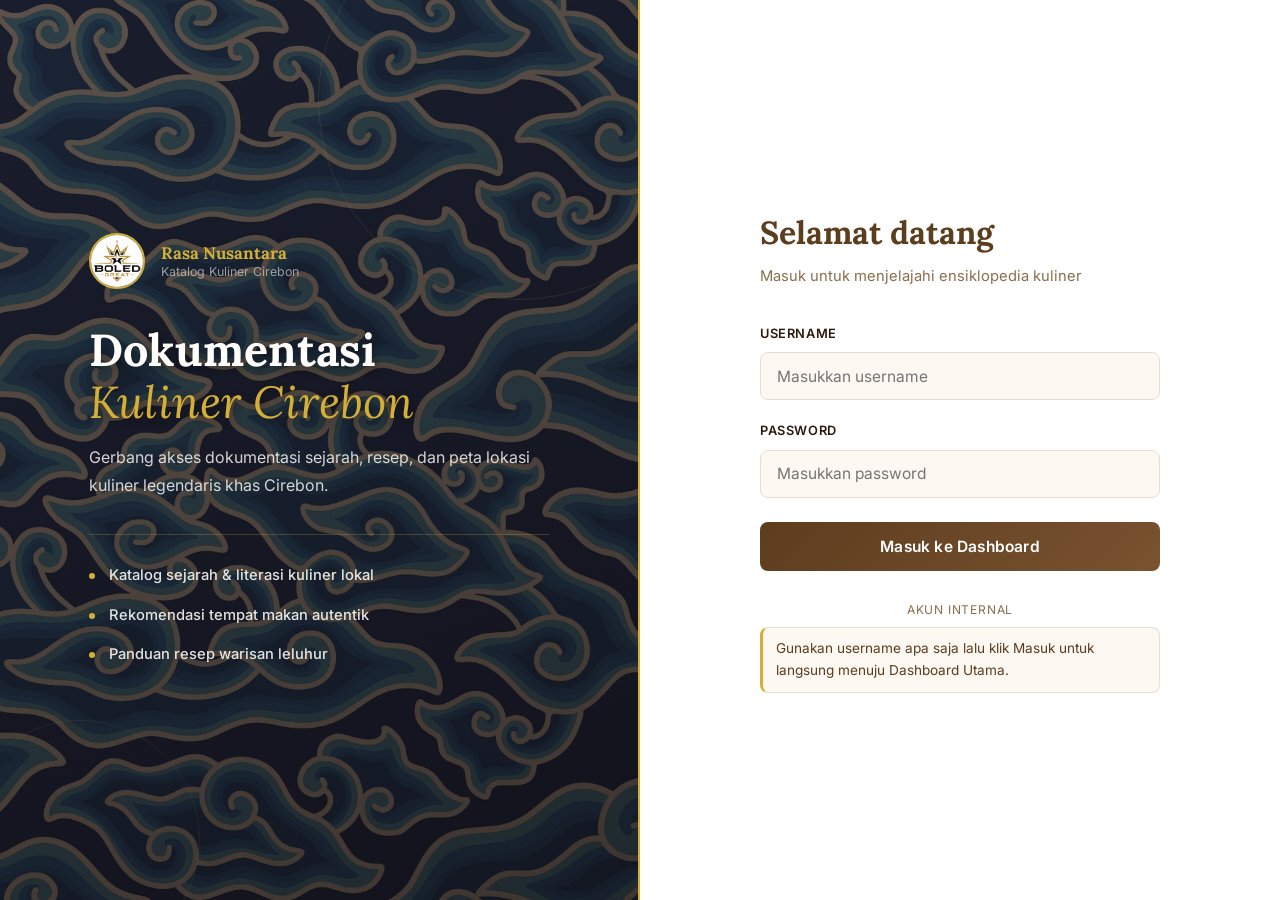
==== commit 971e893e: "feat: tambah dashboard, data master, detail makanan, sidebar toggle, megamendung login - Pisah halam" ====
--- a/index.html
+++ b/index.html
@@ -3,180 +3,42 @@
 <head>
     <meta charset="UTF-8">
     <meta name="viewport" content="width=device-width, initial-scale=1.0">
-    <title>Landing Page - Katalog Kuliner Cirebon</title>
-    <!-- Font Lora dan Inter dari Google Fonts -->
+    <title>Login — Katalog Kuliner Cirebon</title>
     <link rel="preconnect" href="https://fonts.googleapis.com">
     <link rel="preconnect" href="https://fonts.gstatic.com" crossorigin>
     <link href="https://fonts.googleapis.com/css2?family=Lora:ital,wght@0,400;0,600;0,700;1,400&family=Inter:wght@400;500;600;700&display=swap" rel="stylesheet">
-    <!-- Hubungkan ke stylesheet eksternal -->
     <link rel="stylesheet" href="style.css">
 </head>
-<body>
+<body class="login-body">
 
-    <!-- ==========================================
-         HALAMAN DASHBOARD
-         (Aktif jika URL berakhiran #dashboard-page)
-         ========================================== -->
-    <div id="dashboard-page" class="page">
-        
-        <!-- Sidebar Menu (Syarat Wajib Tugas PDF) -->
-        <aside class="sidebar">
-            <div class="sidebar-header">
-                <div class="sidebar-logo">
-                    <!-- Menggunakan Gambar JPG Logo yang Anda Kirim -->
-                    <img src="boled great.jpeg" alt="Logo Boled Great" class="img-logo">
-                </div>
-                <h2>Katalog Kuliner<br>Cirebon</h2>
-            </div>
-            
-            <!-- Profil Admin Sesuai Kisi-kisi PDF -->
-            <div class="profile-section">
-                <div class="avatar">
-                    <span>A</span>
-                </div>
-                <div class="profile-text">
-                    <span>Hallo, Admin</span>
-                    <small>Kurator Budaya</small>
-                </div>
-            </div>
+    <div class="login-container">
 
-            <!-- Navigasi Menu Sidebar Sesuai PDF (Teks diubah ke tema Landing Page) -->
-            <nav class="menu">
-                <a href="#dashboard-page" class="active">Beranda</a>
-                <a href="#dashboard-page">Katalog Utama</a>
-                <a href="#dashboard-page">Rekomendasi Kuliner</a>
-                <a href="#dashboard-page">Peta Lokasi Wisata</a>
-                <a href="#dashboard-page">Tentang Kami</a>
-            </nav>
-        </aside>
-
-        <!-- Area Konten Utama -->
-        <div class="main-wrapper">
-            <!-- Topbar Atas -->
-            <header class="topbar">
-                <div class="topbar-title">Beranda Kuliner Cirebon</div>
-                <a href="#login-page" class="btn-logout">Logout</a>
-            </header>
-
-            <!-- Isi Konten Utama (Berubah jadi Landing Page Display Makanan) -->
-            <main class="content">
-                <div class="section-heading">
-                    <p class="badge">Eksplorasi Rasa Nusantara</p>
-                    <h1 class="page-title">Profil & Katalog Kuliner Cirebon</h1>
-                </div>
-
-                <!-- Profil Perusahaan Sesuai Kisi-kisi PDF -->
-                <div class="company-profile-card">
-                    <div class="company-desc">
-                        <h3>BOLED GREAT — Pelestari Kuliner Nusantara</h3>
-                        <p><strong>BOLED GREAT</strong> merupakan entitas budaya yang berfokus pada pelestarian, dokumentasi, dan promosi resep-resep tradisional khas Cirebon. Melalui landing page ini, kami mendokumentasikan nilai sejarah, keunikan cara penyajian, dan kekayaan rempah dari setiap hidangan warisan leluhur.</p>
-                        <p>Berikut adalah tampilan katalog makanan utama Cirebon yang wajib Anda eksplorasi dan cicipi saat berkunjung ke Kota Wali.</p>
+        <!-- Sisi Kiri -->
+        <div class="login-left">
+            <div class="welcome-content">
+                <div class="login-logo-wrap">
+                    <img src="boled great.jpeg" alt="Logo Boled Great" class="login-logo-img">
+                    <div class="login-logo-text">
+                        <span class="login-brand-main">Rasa Nusantara</span>
+                        <span class="login-brand-sub">Katalog Kuliner Cirebon</span>
                     </div>
                 </div>
 
-                <!-- Bagian Grid Produk (Display Makanan dengan Sejarah & Lokasi) -->
-                <div class="product-grid">
-                    <!-- Makanan 1: Nasi Jamblang -->
-                    <div class="food-card">
-                        <div class="food-img img-jamblang">
-                            <span class="emoji-icon">🍱</span>
-                        </div>
-                        <div class="food-content">
-                            <span>Hidangan Utama</span>
-                            <h3>Nasi Jamblang</h3>
-                            
-                            <div class="info-block">
-                                <h4>📝 Detail Makanan:</h4>
-                                <p>Nasi pulen yang dibungkus dengan daun jati tua yang memberikan aroma khas, disajikan dengan prasmanan puluhan lauk pauk (sate kentang, paru goreng, cumi hitam, dll).</p>
-                            </div>
-                            <div class="info-block">
-                                <h4>📜 Sejarah Singkat:</h4>
-                                <p>Berasal dari Desa Jamblang, Cirebon Barat. Muncul pada masa kolonial Belanda (1881) sebagai bekal makan para pekerja paksa pembangunan jalan raya Daendels karena daun jati membuat nasi tidak mudah basi.</p>
-                            </div>
-                            <div class="info-block location">
-                                <h4>📍 Lokasi Terkenal:</h4>
-                                <p>Kawasan Pelabuhan Cirebon, Jl. Tentara Pelajar (Nasi Jamblang Mang Dul), & Jl. Cipto.</p>
-                            </div>
-                        </div>
-                    </div>
-                    
-                    <!-- Makanan 2: Empal Gentong -->
-                    <div class="food-card">
-                        <div class="food-img img-empal">
-                            <span class="emoji-icon">🍲</span>
-                        </div>
-                        <div class="food-content">
-                            <span>Sup Tradisional</span>
-                            <h3>Empal Gentong</h3>
-                            
-                            <div class="info-block">
-                                <h4>📝 Detail Makanan:</h4>
-                                <p>Olahan sup daging, usus, dan babat sapi dengan kuah santan bumbu kuning yang gurih, dimasak menggunakan kayu bakar di dalam periuk tanah liat (gentong).</p>
-                            </div>
-                            <div class="info-block">
-                                <h4>📜 Sejarah Singkat:</h4>
-                                <p>Diciptakan pertama kali pada abad ke-15 di Desa Battembat. Terinspirasi dari gulai Arab dan India yang dibawa pedagang rempah, disesuaikan dengan lidah lokal Cirebon menggunakan bumbu Nusantara.</p>
-                            </div>
-                            <div class="info-block location">
-                                <h4>📍 Lokasi Terkenal:</h4>
-                                <p>Pusat Kuliner Desa Battembat, Jl. Ir. H. Juanda (Kawasan Tengah Tani), Cirebon.</p>
-                            </div>
-                        </div>
-                    </div>
+                <h1 class="login-heading">Dokumentasi<br><span>Kuliner Cirebon</span></h1>
+                <p class="subtitle">
+                    Gerbang akses dokumentasi sejarah, resep,
+                    dan peta lokasi kuliner legendaris khas Cirebon.
+                </p>
 
-                    <!-- Makanan 3: Tahu Gejrot -->
-                    <div class="food-card">
-                        <div class="food-img img-tahu">
-                            <span class="emoji-icon">🌶️</span>
-                        </div>
-                        <div class="food-content">
-                            <span>Jajanan Legendaris</span>
-                            <h3>Tahu Gejrot</h3>
-                            
-                            <div class="info-block">
-                                <h4>📝 Detail Makanan:</h4>
-                                <p>Potongan tahu pong goreng khas Jatiseeng yang berongga, disiram dengan kuah cairan gula aren, kecap manis, asam jawa, dan ulekan kasar bawang merah serta cabai rawit hijau.</p>
-                            </div>
-                            <div class="info-block">
-                                <h4>📜 Sejarah Singkat:</h4>
-                                <p>Merupakan kuliner legendaris yang lahir dari kawasan pabrik tahu di Desa Jatiseeng, Kecamatan Ciledug sebelum masa kemerdekaan. Cara makannya yang ditusuk lidi menjadi ciri khasnya.</p>
-                            </div>
-                            <div class="info-block location">
-                                <h4>📍 Lokasi Terkenal:</h4>
-                                <p>Sekitar Alun-Alun Kejaksan Cirebon, Pasar Kanoman, dan sentra kuliner Plered.</p>
-                            </div>
-                        </div>
-                    </div>
-                </div>
-            </main>
-        </div>
-    </div>
-
-
-    <!-- ==========================================
-         HALAMAN LOGIN
-         (Tampil Default - Desain Split 2 Kolom)
-         ========================================== -->
-    <div id="login-page" class="page login-container">
-        
-        <!-- Sisi Kiri (Welcoming Panel bercorak Batik Tradisional) -->
-        <div class="login-left">
-            <div class="welcome-content">
-                <div class="logo-circle-large" style="background: white; border-radius: 50%; padding: 5px; overflow: hidden; display: flex; align-items: center; justify-content: center; box-shadow: 0 10px 25px rgba(0,0,0,0.2);">
-                    <!-- Menggunakan Gambar JPG Logo yang Anda Kirim -->
-                    <img src="boled great.jpeg" alt="Logo Boled Great" style="width: 100%; height: 100%; object-fit: contain;">
-                </div>
-                <h1>BOLED <span>GREAT</span></h1>
-                <p class="subtitle">Gerbang akses dokumentasi sejarah, resep, dan peta lokasi kuliner legendaris khas Cirebon.</p>
                 <div class="feature-list">
-                    <div class="feature-item">Katalog sejarah & literasi kuliner lokal</div>
+                    <div class="feature-item">Katalog sejarah &amp; literasi kuliner lokal</div>
                     <div class="feature-item">Rekomendasi tempat makan autentik</div>
                     <div class="feature-item">Panduan resep warisan leluhur</div>
                 </div>
             </div>
         </div>
 
-        <!-- Sisi Kanan (Form Input) -->
+        <!-- Sisi Kanan -->
         <div class="login-right">
             <div class="login-box">
                 <div class="logo-section">
@@ -184,23 +46,22 @@
                     <p>Masuk untuk menjelajahi ensiklopedia kuliner</p>
                 </div>
 
-                <form action="#dashboard-page" class="login-form">
+                <form class="login-form" action="dashboard.html">
                     <div class="form-group">
-                        <label>Username</label>
+                        <label for="username">Username</label>
                         <div class="input-wrapper">
-                            <input type="text" placeholder="Masukkan username admin" required>
+                            <input type="text" id="username" placeholder="Masukkan username" required>
                         </div>
                     </div>
 
                     <div class="form-group">
-                        <label>Password</label>
+                        <label for="password">Password</label>
                         <div class="input-wrapper">
-                            <input type="password" placeholder="Masukkan password" required>
+                            <input type="password" id="password" placeholder="Masukkan password" required>
                         </div>
                     </div>
 
-                    <!-- Tombol Login mengarahkan langsung ke halaman dashboard -->
-                    <button type="submit" class="btn-login" onclick="window.location.href='#dashboard-page'; return false;">Masuk</button>
+                    <button type="submit" class="btn-login">Masuk ke Dashboard</button>
                 </form>
 
                 <div class="login-footer">
@@ -211,7 +72,8 @@
                 </div>
             </div>
         </div>
+
     </div>
 
 </body>
-</html>+</html>
--- a/style.css
+++ b/style.css
@@ -1,642 +1,357 @@
+/* ============================================
+   STYLE.CSS — Shared Tokens + Login Page
+   Katalog Kuliner Cirebon
+   ============================================ */
+
+/* ---------- CSS Variables ---------- */
 :root {
---bg: #FDFBF7;
---surface: #F4EFE6;
---white: #ffffff;
---text: #2C241B;
---text-muted: #7A6953;
---primary: #8C3A21;
---primary-hover: #6B2A15;
---accent: #D4AF37;
---border: #E0D5C1;
---border-light: #EBE4D5;
---input-bg: #FCFAF6;
---shadow: 0 16px 40px rgba(140, 58, 33, 0.08);
---shadow-hover: 0 25px 50px rgba(140, 58, 33, 0.15);
-}
+    --primary:        #5c3d1e;
+    --primary-hover:  #7a5230;
+    --accent:         #d4af37;
+    --white:          #ffffff;
+    --off-white:      #FFFDF9;
+    --bg:             #f9f5ef;
+    --text:           #2c1a0e;
+    --text-muted:     #8b6e4e;
+    --border-light:   #e8ddd0;
+    --input-bg:       #fdf8f2;
+    --shadow-sm:      0 2px 8px rgba(92, 61, 30, 0.08);
+    --shadow-md:      0 8px 24px rgba(92, 61, 30, 0.12);
+    --radius-sm:      8px;
+    --radius-md:      12px;
+    --radius-lg:      16px;
+}
+
+/* ---------- Reset ---------- */
+*, *::before, *::after {
+    box-sizing: border-box;
+    margin: 0;
+    padding: 0;
+}
+
+html { scroll-behavior: smooth; }
 
 body {
-font-family: 'Inter', sans-serif;
-background: var(--bg);
-color: var(--text);
-min-height: 100vh;
-line-height: 1.6;
-margin: 0;
-padding: 0;
-box-sizing: border-box;
-}
-
-::-webkit-scrollbar {
-width: 8px;
-}
-::-webkit-scrollbar-track {
-background: var(--bg);
-}
-::-webkit-scrollbar-thumb {
-background: var(--border);
-border-radius: 10px;
-}
-::-webkit-scrollbar-thumb:hover {
-background: var(--primary);
-}
-
-.page {
-display: none;
-width: 100%;
-min-height: 100vh;
-}
-
-#login-page {
-display: grid;
-}
-
-#dashboard-page:target {
-display: flex;
-animation: fadeIn 0.5s ease-out forwards;
-}
-
-#dashboard-page:target ~ #login-page {
-display: none;
-}
-
-@keyframes fadeIn {
-from { opacity: 0; transform: translateY(10px); }
-to { opacity: 1; transform: translateY(0); }
+    font-family: 'Inter', sans-serif;
+    font-size: 1rem;
+    color: var(--text);
+    line-height: 1.6;
+    -webkit-font-smoothing: antialiased;
+}
+
+img    { display: block; max-width: 100%; }
+a      { text-decoration: none; color: inherit; }
+button { cursor: pointer; font-family: inherit; }
+
+/* ============================================
+   LOGIN PAGE
+   ============================================ */
+
+.login-body {
+    background: var(--bg);
+    min-height: 100vh;
+    display: flex;
+    align-items: stretch;
 }
 
 .login-container {
-grid-template-columns: 1.2fr 1fr;
-}
-
+    display: grid;
+    grid-template-columns: 1fr 1fr;
+    width: 100%;
+    min-height: 100vh;
+}
+
+/* ---- Sisi Kiri ---- */
 .login-left {
-background: linear-gradient(135deg, rgba(140, 58, 33, 0.92), rgba(94, 34, 16, 0.98)),
-url("data:image/svg+xml,%3Csvg width='60' height='60' viewBox='0 0 60 60' xmlns='http://www.w3.org/2000/svg'%3E%3Cg fill='none' fill-rule='evenodd'%3E%3Cg fill='%23d4af37' fill-opacity='0.15'%3E%3Cpath d='M30 60C13.431 60 0 46.569 0 30S13.431 0 30 0s30 13.431 30 30-13.431 30-30 30zm0-4c14.359 0 26-11.641 26-26S44.359 4 30 4 4 15.641 4 30s11.641 26 26 26zM30 38c-4.418 0-8-3.582-8-8s3.582-8 8-8 8 3.582 8 8-3.582 8-8 8zm0-4c2.209 0 4-1.791 4-4s-1.791-4-4-4-4 1.791-4 4 1.791 4 4 4z'/%3E%3C/g%3E%3C/g%3E%3C/svg%3E");
-display: flex;
-align-items: center;
-justify-content: center;
-padding: 4rem 4rem;
-position: relative;
-border-right: 2px solid var(--accent);
+    background:
+        linear-gradient(160deg, rgba(30, 15, 5, 0.72) 0%, rgba(20, 8, 2, 0.82) 100%),
+        url('assets/megamendung.png');
+    background-size: cover, cover;
+    background-position: center, center;
+    background-repeat: no-repeat, no-repeat;
+    display: flex;
+    align-items: center;
+    justify-content: center;
+    padding: 4rem;
+    border-right: 2px solid var(--accent);
+    position: relative;
+    overflow: hidden;
+}
+
+/* dekorasi lingkaran latar */
+.login-left::before {
+    content: '';
+    position: absolute;
+    width: 400px;
+    height: 400px;
+    border-radius: 50%;
+    border: 1px solid rgba(212, 175, 55, 0.12);
+    top: -100px;
+    right: -80px;
+    pointer-events: none;
+}
+
+.login-left::after {
+    content: '';
+    position: absolute;
+    width: 240px;
+    height: 240px;
+    border-radius: 50%;
+    border: 1px solid rgba(212, 175, 55, 0.08);
+    bottom: -60px;
+    left: -40px;
+    pointer-events: none;
 }
 
 .welcome-content {
-color: #FFFDF9;
-max-width: 480px;
-z-index: 2;
-}
-
-.logo-circle-large {
-width: 120px;
-height: 120px;
-margin-bottom: 2rem;
-border: 3px solid var(--accent);
-box-shadow: 0 10px 30px rgba(0,0,0,0.3);
-}
-
-.welcome-content h1 {
-font-family: 'Lora', serif;
-font-size: 3.8rem;
-font-weight: 700;
-line-height: 1.1;
-margin-bottom: 1rem;
-color: #FFFDF9;
-text-shadow: 2px 4px 10px rgba(0,0,0,0.3);
-}
-
-.welcome-content h1 span {
-display: block;
-font-style: italic;
-font-weight: 400;
-color: var(--accent);
-}
-
-.welcome-content .subtitle {
-font-size: 1.1rem;
-line-height: 1.7;
-color: rgba(255, 253, 249, 0.85);
-margin-bottom: 2.5rem;
+    color: var(--off-white);
+    max-width: 460px;
+    position: relative;
+    z-index: 1;
+}
+
+/* Logo — horizontal inline */
+.login-logo-wrap {
+    display: flex;
+    align-items: center;
+    gap: 1rem;
+    margin-bottom: 2.2rem;
+}
+
+.login-logo-img {
+    width: 56px;
+    height: 56px;
+    border-radius: 50%;
+    object-fit: cover;
+    border: 2px solid var(--accent);
+    flex-shrink: 0;
+}
+
+.login-logo-text {
+    display: flex;
+    flex-direction: column;
+    gap: 2px;
+}
+
+.login-brand-main {
+    font-family: 'Lora', serif;
+    font-size: 1.05rem;
+    font-weight: 700;
+    color: var(--accent);
+    line-height: 1.2;
+}
+
+.login-brand-sub {
+    font-size: 0.78rem;
+    color: rgba(255, 253, 249, 0.55);
+    line-height: 1.2;
+}
+
+/* Heading */
+.login-heading {
+    font-family: 'Lora', serif;
+    font-size: 2.8rem;
+    font-weight: 700;
+    line-height: 1.15;
+    margin-bottom: 1rem;
+    color: var(--off-white);
+    text-shadow: 2px 4px 10px rgba(0, 0, 0, 0.3);
+}
+
+.login-heading span {
+    display: block;
+    font-style: italic;
+    font-weight: 400;
+    color: var(--accent);
+}
+
+.subtitle {
+    font-size: 1rem;
+    line-height: 1.75;
+    color: rgba(255, 253, 249, 0.82);
+    margin-bottom: 2.2rem;
 }
 
 .feature-list {
-display: flex;
-flex-direction: column;
-gap: 1.2rem;
-border-top: 1px solid rgba(212, 175, 55, 0.3);
-padding-top: 2rem;
+    display: flex;
+    flex-direction: column;
+    gap: 1rem;
+    border-top: 1px solid rgba(212, 175, 55, 0.25);
+    padding-top: 1.8rem;
 }
 
 .feature-item {
-display: flex;
-align-items: center;
-gap: 1rem;
-font-size: 1rem;
-color: #FFFDF9;
-font-weight: 500;
+    display: flex;
+    align-items: center;
+    gap: 0.85rem;
+    font-size: 0.92rem;
+    color: rgba(255, 253, 249, 0.88);
+    font-weight: 500;
 }
 
 .feature-item::before {
-content: '✦';
-color: var(--accent);
-font-size: 1.2rem;
-}
-
+    content: '';
+    width: 6px;
+    height: 6px;
+    border-radius: 50%;
+    background: var(--accent);
+    flex-shrink: 0;
+}
+
+/* ---- Sisi Kanan ---- */
 .login-right {
-background: var(--white);
-display: flex;
-align-items: center;
-justify-content: center;
-padding: 3rem 4rem;
+    background: var(--white);
+    display: flex;
+    align-items: center;
+    justify-content: center;
+    padding: 3rem 4rem;
 }
 
 .login-box {
-width: 100%;
-max-width: 420px;
+    width: 100%;
+    max-width: 400px;
 }
 
 .logo-section {
-margin-bottom: 2.5rem;
+    margin-bottom: 2.2rem;
 }
 
 .logo-section h2 {
-font-family: 'Lora', serif;
-font-size: 2.4rem;
-font-weight: 700;
-color: var(--primary);
-margin-bottom: 0.5rem;
+    font-family: 'Lora', serif;
+    font-size: 2rem;
+    font-weight: 700;
+    color: var(--primary);
+    margin-bottom: 0.4rem;
 }
 
 .logo-section p {
-font-size: 1rem;
-color: var(--text-muted);
-}
-
+    font-size: 0.92rem;
+    color: var(--text-muted);
+}
+
+/* Form */
 .login-form {
-display: flex;
-flex-direction: column;
-gap: 1.5rem;
+    display: flex;
+    flex-direction: column;
+    gap: 1.3rem;
 }
 
 .form-group {
-display: flex;
-flex-direction: column;
-gap: 0.6rem;
+    display: flex;
+    flex-direction: column;
+    gap: 0.5rem;
 }
 
 .form-group label {
-font-size: 0.9rem;
-font-weight: 600;
-color: var(--text);
-text-transform: uppercase;
-letter-spacing: 0.5px;
+    font-size: 0.8rem;
+    font-weight: 600;
+    color: var(--text);
+    text-transform: uppercase;
+    letter-spacing: 0.6px;
 }
 
 .input-wrapper input {
-width: 100%;
-padding: 1rem 1.2rem;
-border: 2px solid var(--border-light);
-border-radius: 10px;
-font-family: 'Inter', sans-serif;
-font-size: 1rem;
-background: var(--input-bg);
-color: var(--text);
-transition: all 0.3s cubic-bezier(0.4, 0, 0.2, 1);
-outline: none;
+    width: 100%;
+    padding: 0.85rem 1rem;
+    border: 1.5px solid var(--border-light);
+    border-radius: var(--radius-sm);
+    font-family: 'Inter', sans-serif;
+    font-size: 0.97rem;
+    background: var(--input-bg);
+    color: var(--text);
+    transition: border-color 0.2s, box-shadow 0.2s;
+    outline: none;
 }
 
 .input-wrapper input:focus {
-border-color: var(--accent);
-background: var(--white);
-box-shadow: 0 0 0 4px rgba(212, 175, 55, 0.15);
+    border-color: var(--accent);
+    background: var(--white);
+    box-shadow: 0 0 0 3px rgba(212, 175, 55, 0.12);
 }
 
 .btn-login {
-width: 100%;
-padding: 1.1rem 1rem;
-background: linear-gradient(135deg, var(--primary) 0%, var(--primary-hover) 100%);
-color: #ffffff;
-border: none;
-border-radius: 10px;
-font-family: 'Inter', sans-serif;
-font-size: 1.05rem;
-font-weight: 700;
-cursor: pointer;
-transition: all 0.3s ease;
-margin-top: 10px;
-box-shadow: 0 4px 15px rgba(140, 58, 33, 0.3);
-text-align: center;
-text-decoration: none;
-display: block;
-}
-
-.btn-login:hover {
-transform: translateY(-3px);
-box-shadow: 0 8px 25px rgba(140, 58, 33, 0.4);
-background: linear-gradient(135deg, var(--primary-hover) 0%, #4a1d0f 100%);
-}
-
+    width: 100%;
+    padding: 0.95rem 1rem;
+    background: linear-gradient(135deg, var(--primary) 0%, var(--primary-hover) 100%);
+    color: #fff;
+    border: none;
+    border-radius: var(--radius-sm);
+    font-family: 'Inter', sans-serif;
+    font-size: 0.97rem;
+    font-weight: 600;
+    letter-spacing: 0.2px;
+    transition: opacity 0.2s, transform 0.15s;
+    margin-top: 0.2rem;
+}
+
+.btn-login:hover  { opacity: 0.9; transform: translateY(-1px); }
+.btn-login:active { transform: translateY(0); }
+
+/* Footer info */
 .login-footer {
-margin-top: 3rem;
-padding-top: 1.5rem;
-border-top: 1px solid var(--border-light);
+    margin-top: 1.8rem;
+    text-align: center;
 }
 
 .login-footer p {
-font-size: 0.85rem;
-color: var(--primary);
-margin-bottom: 0.8rem;
-font-weight: 700;
-text-transform: uppercase;
-letter-spacing: 1px;
+    font-size: 0.75rem;
+    color: var(--text-muted);
+    text-transform: uppercase;
+    letter-spacing: 0.8px;
+    margin-bottom: 0.5rem;
 }
 
 .demo-info {
-font-size: 0.9rem;
-color: var(--text-muted);
-background: var(--surface);
-padding: 1.2rem;
-border-radius: 10px;
-border: 1px dashed var(--border);
-}
-
-.sidebar {
-width: 280px;
-background: var(--white);
-border-right: 1px solid var(--border-light);
-display: flex;
-flex-direction: column;
-box-shadow: 2px 0 20px rgba(0,0,0,0.02);
-}
-
-.sidebar-header {
-padding: 2.5rem 1.5rem;
-text-align: center;
-border-bottom: 1px solid var(--border-light);
-background: var(--bg);
-}
-
-.sidebar-logo {
-width: 90px;
-height: 90px;
-margin: 0 auto 1.5rem auto;
-border-radius: 50%;
-background: var(--white);
-padding: 3px;
-border: 2px solid var(--accent);
-box-shadow: 0 4px 10px rgba(0,0,0,0.05);
-overflow: hidden;
-}
-
-.img-logo {
-width: 100%;
-height: 100%;
-object-fit: cover;
-border-radius: 50%;
-}
-
-.sidebar-header h2 {
-font-family: 'Lora', serif;
-font-size: 1.25rem;
-color: var(--primary);
-font-weight: 700;
-line-height: 1.4;
-}
-
-.profile-section {
-padding: 1.5rem;
-display: flex;
-align-items: center;
-gap: 1rem;
-border-bottom: 1px solid var(--border-light);
-}
-
-.avatar {
-width: 48px;
-height: 48px;
-background: linear-gradient(135deg, var(--primary), var(--primary-hover));
-color: var(--accent);
-border-radius: 50%;
-display: flex;
-align-items: center;
-justify-content: center;
-font-weight: 700;
-font-size: 1.3rem;
-}
-
-.profile-text span {
-display: block;
-font-weight: 700;
-color: var(--text);
-font-size: 0.95rem;
-}
-
-.profile-text small {
-color: var(--primary);
-font-weight: 500;
-}
-
-.menu {
-padding: 1.5rem 0;
-display: flex;
-flex-direction: column;
-gap: 0.4rem;
-}
-
-.menu a {
-text-decoration: none;
-color: var(--text-muted);
-padding: 1rem 2rem;
-font-weight: 600;
-font-size: 0.95rem;
-border-left: 4px solid transparent;
-transition: all 0.3s;
-}
-
-.menu a:hover, .menu a.active {
-color: var(--primary);
-background: linear-gradient(90deg, var(--surface) 0%, transparent 100%);
-border-left-color: var(--accent);
-}
-
-.main-wrapper {
-flex: 1;
-display: flex;
-flex-direction: column;
-background: var(--bg);
-overflow-y: auto;
-}
-
-.topbar {
-height: 80px;
-background: rgba(253, 251, 247, 0.85);
-backdrop-filter: blur(12px);
-border-bottom: 1px solid var(--border-light);
-display: flex;
-align-items: center;
-justify-content: space-between;
-padding: 0 3rem;
-position: sticky;
-top: 0;
-z-index: 10;
-}
-
-.topbar-title {
-font-family: 'Inter', sans-serif;
-font-weight: 700;
-font-size: 1.1rem;
-color: var(--text);
-text-transform: uppercase;
-letter-spacing: 1px;
-}
-
-.btn-logout {
-text-decoration: none;
-padding: 0.7rem 1.5rem;
-background: var(--white);
-color: var(--primary);
-border: 1px solid var(--border);
-border-radius: 8px;
-font-weight: 600;
-font-size: 0.9rem;
-transition: all 0.3s;
-box-shadow: 0 2px 5px rgba(0,0,0,0.02);
-}
-
-.btn-logout:hover {
-background: var(--primary);
-color: var(--white);
-border-color: var(--primary);
-box-shadow: 0 4px 10px rgba(140, 58, 33, 0.2);
-}
-
-.content {
-padding: 3rem;
-max-width: 1250px;
-margin: 0 auto;
-width: 100%;
-}
-
-.section-heading {
-margin-bottom: 3rem;
-text-align: center;
-}
-
-.badge {
-display: inline-block;
-background: rgba(212, 175, 55, 0.15);
-color: var(--primary);
-padding: 8px 18px;
-border-radius: 999px;
-font-weight: 700;
-font-size: 0.85rem;
-margin-bottom: 15px;
-border: 1px solid rgba(212, 175, 55, 0.3);
-text-transform: uppercase;
-letter-spacing: 1.5px;
-}
-
-.page-title {
-font-family: 'Lora', serif;
-font-size: 2.8rem;
-color: var(--text);
-font-weight: 700;
-}
-
-.company-profile-card {
-background: linear-gradient(145deg, var(--white) 60%, var(--surface) 100%);
-border: 1px solid var(--accent);
-border-radius: 20px;
-padding: 3rem;
-box-shadow: var(--shadow);
-margin-bottom: 3.5rem;
-position: relative;
-overflow: hidden;
-}
-
-.company-profile-card::before {
-content: '';
-position: absolute;
-top: 0;
-left: 0;
-bottom: 0;
-width: 8px;
-background: linear-gradient(to bottom, var(--accent), var(--primary));
-}
-
-.company-desc h3 {
-font-family: 'Lora', serif;
-font-size: 1.8rem;
-color: var(--primary);
-margin-bottom: 1.2rem;
-font-weight: 700;
-}
-
-.company-desc p {
-color: var(--text-muted);
-font-size: 1.05rem;
-line-height: 1.8;
-margin-bottom: 1.2rem;
-}
-
-.company-desc p:last-child {
-margin-bottom: 0;
-}
-
-.product-grid {
-display: grid;
-grid-template-columns: repeat(3, 1fr);
-gap: 2rem;
-align-items: stretch;
-}
-
-.food-card {
-background: var(--white);
-border: 1px solid var(--border-light);
-border-radius: 20px;
-overflow: hidden;
-box-shadow: var(--shadow);
-transition: all 0.4s cubic-bezier(0.175, 0.885, 0.32, 1.275);
-display: flex;
-flex-direction: column;
-position: relative;
-}
-
-.food-card::after {
-content: '';
-position: absolute;
-bottom: 0; left: 0; right: 0;
-height: 4px;
-background: var(--accent);
-transform: scaleX(0);
-transition: transform 0.4s ease;
-transform-origin: left;
-}
-
-.food-card:hover {
-transform: translateY(-10px);
-border-color: var(--accent);
-box-shadow: var(--shadow-hover);
-}
-
-.food-card:hover::after {
-transform: scaleX(1);
-}
-
-.food-img {
-height: 160px;
-display: flex;
-align-items: center;
-justify-content: center;
-position: relative;
-overflow: hidden;
-}
-
-.img-jamblang { background: radial-gradient(circle at top right, #EBE4D5, #D4AF37); }
-.img-empal { background: radial-gradient(circle at top right, #F4EFE6, #8C3A21); }
-.img-tahu { background: radial-gradient(circle at top right, #FDFBF7, #C9B99A); }
-
-.emoji-icon {
-font-size: 5.5rem;
-filter: drop-shadow(0 10px 15px rgba(0,0,0,0.2));
-transition: transform 0.5s ease;
-}
-
-.food-card:hover .emoji-icon {
-transform: scale(1.15) rotate(5deg);
-}
-
-.food-content {
-padding: 2rem;
-flex: 1;
-display: flex;
-flex-direction: column;
-}
-
-.food-content > span {
-color: var(--accent);
-font-size: 0.85rem;
-font-weight: 700;
-text-transform: uppercase;
-letter-spacing: 1px;
-}
-
-.food-content h3 {
-font-family: 'Lora', serif;
-margin: 10px 0 25px 0;
-font-size: 1.6rem;
-color: var(--primary);
-line-height: 1.3;
-font-weight: 700;
-border-bottom: 2px dashed var(--border);
-padding-bottom: 15px;
-}
-
-.info-block {
-margin-bottom: 18px;
-}
-
-.info-block:last-child {
-margin-bottom: 0;
-}
-
-.info-block h4 {
-font-size: 0.95rem;
-color: var(--text);
-margin-bottom: 6px;
-font-weight: 700;
-}
-
-.info-block p {
-color: var(--text-muted);
-font-size: 0.95rem;
-line-height: 1.7;
-}
-
-.info-block.location p {
-font-weight: 600;
-color: var(--primary);
-background: var(--input-bg);
-padding: 12px 15px;
-border-radius: 8px;
-border: 1px solid var(--border-light);
-border-left: 4px solid var(--accent);
-margin-top: 10px;
-}
-
-@media (max-width: 1100px) {
-.product-grid {
-grid-template-columns: repeat(2, 1fr);
-}
-}
-
-@media (max-width: 850px) {
-.login-container {
-grid-template-columns: 1fr;
-}
-.login-left {
-padding: 4rem 2rem;
-min-height: 400px;
-text-align: center;
-}
-.welcome-content {
-display: flex;
-flex-direction: column;
-align-items: center;
-}
-.feature-list {
-align-items: center;
-}
-.login-right {
-padding: 3rem 1.5rem;
-}
-.product-grid {
-grid-template-columns: 1fr;
-}
-.sidebar {
-width: 230px;
-}
-.content {
-padding: 1.5rem;
-}
-.page-title {
-font-size: 2rem;
-}
-}+    font-size: 0.85rem;
+    color: var(--primary);
+    background: var(--input-bg);
+    padding: 10px 13px;
+    border-radius: var(--radius-sm);
+    border: 1px solid var(--border-light);
+    border-left: 3px solid var(--accent);
+    text-align: left;
+    line-height: 1.6;
+}
+
+/* ============================================
+   RESPONSIVE — LOGIN
+   ============================================ */
+@media (max-width: 860px) {
+    .login-container {
+        grid-template-columns: 1fr;
+    }
+
+    .login-left {
+        padding: 3rem 2rem;
+        min-height: 340px;
+        border-right: none;
+        border-bottom: 2px solid var(--accent);
+    }
+
+    .login-heading {
+        font-size: 2.2rem;
+    }
+
+    .login-right {
+        padding: 2.5rem 1.5rem;
+    }
+}
+
+@media (max-width: 480px) {
+    .login-left {
+        padding: 2.5rem 1.2rem;
+        min-height: 280px;
+    }
+
+    .login-heading {
+        font-size: 1.9rem;
+    }
+
+    .login-right {
+        padding: 2rem 1.2rem;
+    }
+
+    .logo-section h2 {
+        font-size: 1.6rem;
+    }
+}
